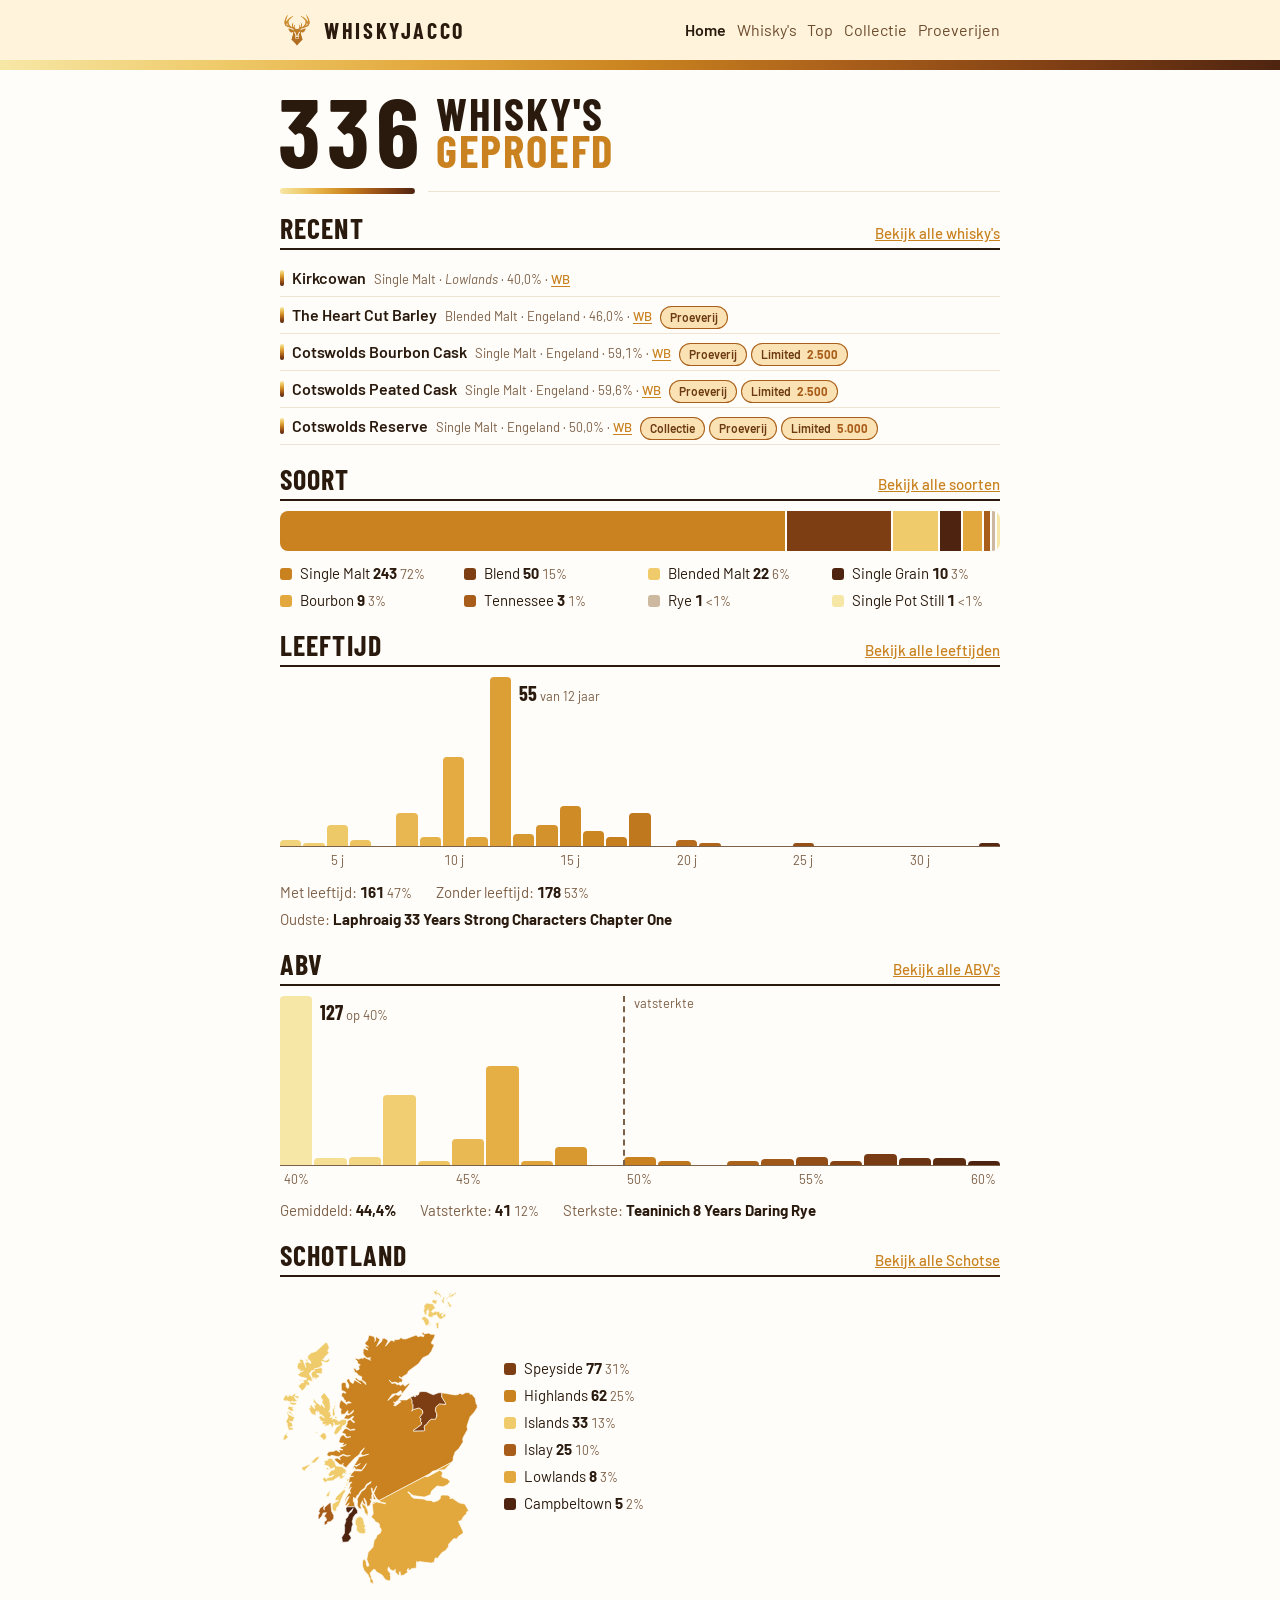
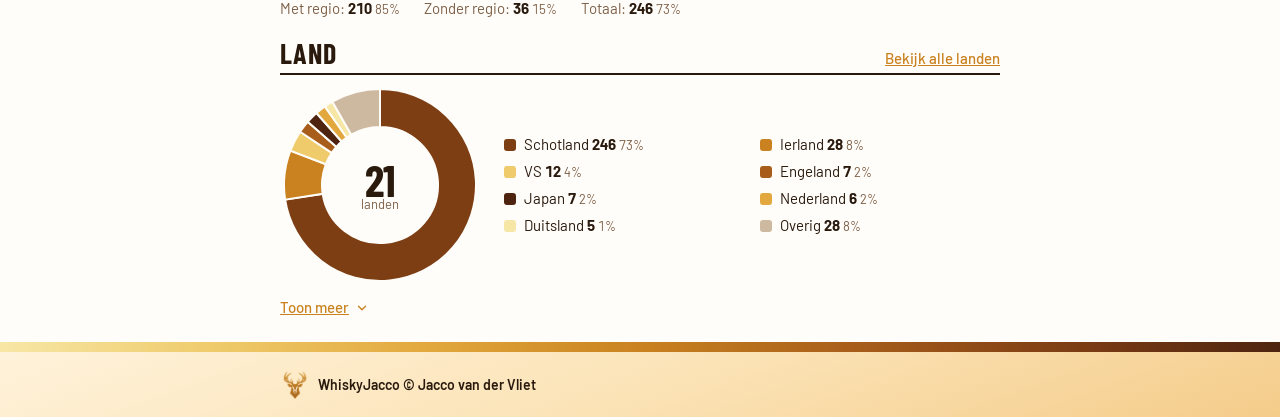
==== index.html @ b8b9dd90 "Detailpagina: sterkte-balken vanaf 40%, Zonder leeftijd in gewone letter, merk-alinea met namen als " ====
<!doctype html>
<html lang="nl">
<head>
<meta charset="utf-8">
<meta name="viewport" content="width=device-width, initial-scale=1, viewport-fit=cover">
<title>WhiskyJacco</title>
<link rel="preconnect" href="https://fonts.googleapis.com">
<link rel="preconnect" href="https://fonts.gstatic.com" crossorigin>
<link rel="stylesheet" href="https://fonts.googleapis.com/css2?family=Barlow+Condensed:wght@500;600;700&family=Barlow:ital,wght@0,400;0,500;0,600;1,400&display=swap">
<link rel="stylesheet" href="assets/style.css?v=2026-10-24-2050">
<link rel="icon" type="image/png" href="assets/hert-goud-2048-vierkant.png">
<link rel="apple-touch-icon" href="assets/hert-goud-2048-vierkant.png">
<style>
/* Groot getal, met daaronder een korte kleurschaal als scheiding naar Nieuw.
   Sinds 12 oktober 2026 bepaalt de tekst de grootte van het getal: WHISKY'S en GEPROEFD staan onder elkaar zonder
   extra ruimte (regelhoogte .9), en het getal is precies zo hoog als die twee regels: bovenkant WHISKY'S = bovenkant
   getal, onderkant GEPROEFD = onderkant getal. Gemeten aan de letters (Barlow Condensed): hoofdletters 0,708 em,
   cijfers 0,700 em hoog.
   Sinds 12 oktober 2026, 21:20: getal 98 px; WHISKY'S/GEPROEFD 20 px na de laatste cijfer en zo groot dat het
   breedste woord precies tot de rechterkant van de inhoud loopt (20 px van de schermrand, net als links). Het script
   rekent die grootte uit (--T-js). Smaller getal = grotere tekst; de ruimte tussen de twee regels wordt dan kleiner,
   maar blijft minstens 5 px tussen de letters (dan is de tekst 44,9 px; 21:20–21:25 was dat 4 px; groter wordt hij niet, ook niet op een breed
   scherm). Op 360 px: bij 444 tekst 40 px, bij 331 en 332 de grootste maat. Bovenkant WHISKY'S = bovenkant getal,
   onderkant GEPROEFD = onderkant getal. Gewone (niet even brede) cijfers; vier cijfers passen op 360 px niet.
   Cijfers met .06em letterafstand (sinds 22:40): tussen de oude site (even brede cijfers, veel ruimte rond de 1)
   en 21:25–22:40 (geen extra ruimte) in.
   Tussendoor (21:10–21:20): vak van vaste breedte, tekst 40 px op een vaste plek, 16 px tussenruimte.
   Even geprobeerd: 100 px met 33, 35, 40 px; 110 px met 45 px.
   Daarvoor (16:40–17:25) bepaalde de tekst de grootte (telefoon: hele breedte, 94 px op 360 px; breed scherm tot
   106 px). Ook geprobeerd: getal 102 px met de tekst over de hele hoogte verdeeld, en getal 139 px; beide met te
   veel ruimte tussen WHISKY'S en GEPROEFD. */
.hero { display: flex; align-items: stretch; gap: 20px; padding-block: 16px 0; }
.hero > * { --F: 98px; --T: var(--T-js, 40px); }
.scheiding { display: flex; align-items: center; gap: 12px; margin-top: 20px; }
/* Kleurlijntje precies zo breed als de inkt van het getal, op elk scherm (sinds 12 oktober 2026; daarvoor 120 px).
   De breedte (--getal-b) zet het script hieronder. */
.scheiding::before { content: ""; flex: none; width: var(--getal-b, 120px); height: 6px; border-radius: 3px; background: var(--schaal); }
/* Bij binnenkomst telt het getal op van 0 tot het totaal en groeit het kleurlijntje mee (sinds 14 oktober 2026,
   variant C uit WJ testvoorbeeld). Niet bij "minder beweging": dan staat alles meteen goed. */
.scheiding::before { transform-origin: left; transform: scaleX(var(--lijn, 1)); }
.hero .big.telt-nog { visibility: hidden; }
.scheiding::after { content: ""; flex: 1; height: 1px; background: var(--line); }
.hero .big { font-family: var(--display); font-weight: 700; font-size: var(--F); line-height: .8; flex: none; letter-spacing: .06em; }
/* Tekst naast het getal: twee regels in hoofdletters, "geproefd" in amber, verdeeld over de hoogte van het getal.
   Het getal (regelhoogte .8) heeft de bovenkant van de cijfers 0,1 em onder de bovenkant van zijn vak en de onderkant
   precies onderaan. Een tekstregel (.9) heeft de bovenkant van de letters 0,142 em onder de bovenkant en de onderkant
   0,05 em boven de onderkant: daarom de ruimte boven en de negatieve ruimte onder. */
.hero p { margin: 0 0 calc(-.05 * var(--T)); padding: calc(.1 * var(--F) - .142 * var(--T)) 0 0; min-width: 0; display: grid; font-family: var(--display); font-weight: 700; font-size: var(--T); line-height: .9; text-transform: uppercase; letter-spacing: .04em; }
/* Beide regels in hetzelfde rastervak: WHISKY'S bovenaan, GEPROEFD onderaan. Zo mogen de regelvakken elkaar overlappen
   als de tekst groot is (de letters zelf houden minstens 5 px tussenruimte). */
.hero p span { grid-area: 1 / 1; align-self: start; }
.hero p span:last-child { color: var(--amber); align-self: end; }


section.blok { padding-top: 20px; }
main.wrap { padding-bottom: 14.5px; }   /* 29 px zichtbaar van de onderkant van "Toon alle … landen" tot de voet (sinds 22 oktober 2026; was 27 px onder de legenda) */
/* Kopje Recent (sinds 22 oktober 2026; was Nieuw, dat woord is nu een groep op Collectie): zelfde stijl als Soort, ABV en Leeftijd (hoofdletters, vet, streep eronder) */
.blok h2 { margin: 0 0 10px; padding-bottom: 4px; border-bottom: 2px solid var(--ink); display: flex; justify-content: space-between; align-items: baseline; gap: 4px 12px; flex-wrap: wrap; }
.blok h2 .k { font-family: var(--display); font-size: 28px; font-weight: 700; line-height: 1.05; letter-spacing: .04em; text-transform: uppercase; }
.blok > .grafiekblok:first-child { padding-top: 0; }
.blok h2 a { font-size: 15px; font-weight: 500; color: var(--amber); }


/* Grafieken: Soort, Leeftijd, ABV en Land, live berekend */

.grafiekblok { padding-top: 20px; }
.grafiekblok h3 { margin: 0; display: flex; align-items: baseline; justify-content: space-between; gap: 4px 12px; flex-wrap: wrap; border-bottom: 2px solid var(--ink); padding-bottom: 4px; }
.grafiekblok h3 .l { font-family: var(--display); font-size: 28px; font-weight: 700; line-height: 1.05; text-transform: uppercase; letter-spacing: .04em; }
.grafiekblok h3 a { font-size: 15px; font-weight: 500; color: var(--amber); }
.grafiekblok h3 { margin-bottom: 10px; }

.stapel { display: flex; height: 40px; border-radius: 8px; overflow: hidden; gap: 2px; }
.stapel a { min-width: 3px; display: block; transition: filter .15s; }
/* Bij aanwijzen: 10% lichter, zonder randje, net als de kolommen bij Leeftijd en ABV, de ring bij Land en de blokjes
   in de legenda (sinds 11 oktober 2026, 18:40; daarvoor 12% lichter met een donker randje) */
.stapel a:hover, .stapel a:focus-visible { filter: brightness(1.1); }
.legenda { list-style: none; margin: 12px 0 0; padding: 0; display: grid; grid-template-columns: repeat(auto-fill, minmax(150px, 1fr)); gap: 6px 16px; font-size: 15px; }
.legenda li { display: flex; align-items: center; gap: 8px; min-width: 0; }
/* Kleur in de legenda: vierkantje van 12 px (sinds 10 oktober 2026 weer; tussendoor een balkje van 6 × 12 px) */
.legenda i { width: 12px; height: 12px; border-radius: 3px; flex: none; }
.legenda b { font-variant-numeric: tabular-nums; }
/* Het vierkantje in de legenda is een link naar Whisky's, net als het bijbehorende stuk in de balk of ring (sinds 11 oktober 2026).
   Alleen het vierkantje; de naam blijft gewone tekst. Het aantikgebied is groter dan het vierkantje (8 px rondom),
   zonder dat de legenda verschuift. */
.legenda a { display: block; padding: 8px; margin: -8px; border-radius: 6px; flex: none; }
.legenda a i { display: block; }
.legenda a i { transition: filter .15s; }
.legenda a:hover i, .legenda a:focus-visible i { filter: brightness(1.1); }
.legenda .pct { color: var(--muted); font-size: 13px; font-variant-numeric: tabular-nums; }
/* Op een telefoon 8 px tussen de twee kolommen van de legenda (Soort en Land), net als bij de cijfers */
@media (max-width: 480px) { .legenda { column-gap: 8px; } }

/* Land: ring met het aantal landen in het midden, legenda ernaast in twee kolommen (4 rijen van 2) */
.ring-rij { display: grid; grid-template-columns: 200px minmax(0, 1fr); gap: 24px; align-items: center; }
.ring-rij svg { width: 200px; height: 200px; display: block; }
.ring-rij .legenda { margin: 0; grid-template-columns: repeat(2, minmax(0, 1fr)); }
@media (max-width: 480px) { .ring-rij { grid-template-columns: minmax(0, 1fr); justify-items: center; } .ring-rij .legenda { width: 100%; grid-template-columns: repeat(2, minmax(0, 1fr)); } }
.ring path { stroke: var(--bg); stroke-width: 2; transition: filter .15s; }
/* Uitgeklapt (alle landen): dunnere rand tussen de stukken, anders vallen landen met 1 whisky weg */
.ring.dun path { stroke-width: 1; }
/* Knop "Toon alle 21 landen" / "Toon minder" onder de legenda bij Land (sinds 22 oktober 2026): zoals de links
   "Bekijk alle …" (amber, 15 px, 500, onderstreept, donkerbruin bij aanwijzen), met een pijltje dat omdraait.
   40 px hoog om aan te tikken; margin-top 2,5 px zodat de zichtbare ruimte tot de legenda gelijk is aan die tussen
   de as en de cijfers bij ABV en Leeftijd (22,7 px op 360 px). */
.klap { margin-top: 2.5px; padding: 0; min-height: 40px; border: 0; background: none; color: var(--amber); font-size: 15px; font-weight: 500; cursor: pointer; display: inline-flex; align-items: center; gap: 6px; }
/* Bij aanwijzen en aanklikken blijft de knop amber, net als de links "Bekijk alle …" (sinds 23 oktober 2026, 09:45; daarvoor donkerbruin bij aanwijzen) */
.klap:hover, .klap:active, .klap:focus { color: var(--amber); }
.klap span { text-decoration: underline; }   /* alleen de tekst, niet het pijltje */
.klap[hidden] { display: none; }
.klap svg { width: 14px; height: 14px; stroke: currentColor; fill: none; stroke-width: 2.4; stroke-linecap: round; stroke-linejoin: round; transition: transform .2s; }
.klap[aria-expanded="true"] svg { transform: rotate(180deg); }
/* Bij aanwijzen: 10% lichter, zonder randje */
.ring a:hover path, .ring a:focus-visible path { filter: brightness(1.1); }
.ring .midden-groot { font-family: var(--display); font-weight: 700; font-size: 44px; fill: var(--ink); }
.ring .midden-klein { font-family: var(--body); font-weight: 400; font-size: 13px; fill: var(--muted); }
/* Soort: alle soorten in de balk en de legenda (geen Overig). Legenda in 4 kolommen (2 rijen van 4),
   op een telefoon in 2 kolommen (4 rijen van 2). */
.legenda-soort { grid-template-columns: repeat(4, minmax(0, 1fr)); }
@media (max-width: 480px) { .legenda-soort { grid-template-columns: repeat(2, minmax(0, 1fr)); } }

.grafiek { position: relative; min-width: 0; }
.kolommen { display: flex; align-items: flex-end; gap: 2px; height: 170px; border-bottom: 1px solid var(--muted); }
.kolommen .k { flex: 1 1 0; min-width: 0; height: 100%; display: flex; align-items: flex-end; }
.kolommen .k span { display: block; width: 100%; border-radius: 4px 4px 0 0; transition: filter .15s; }
.kolommen a.k:hover span, .kolommen a.k:focus-visible span { filter: brightness(1.1); }
.as { display: flex; gap: 2px; margin-top: 4px; font-size: 13px; color: var(--muted); font-variant-numeric: tabular-nums; }
.as span { flex: 1 1 0; min-width: 0; text-align: center; white-space: nowrap; overflow: visible; }
.notitie { position: absolute; top: 4px; font-size: 13px; line-height: 1.2; color: var(--muted); pointer-events: none; white-space: nowrap; }
.notitie b { font-family: var(--display); font-size: 20px; color: var(--ink); }
/* Vatsterkte: streepjeslijn en bijschrift in dezelfde kleur (grijsbruin); bijschrift als de andere: 13 px normaal */
.zone { position: absolute; top: 0; height: 170px; border-left: 2px dashed var(--muted); pointer-events: none; }
.zone em { position: absolute; top: -2px; left: 6px; font-style: normal; font-size: 13px; font-weight: 400; color: var(--muted); white-space: nowrap; background: var(--bg); padding: 0 3px; }
.cijfers { display: flex; flex-wrap: wrap; gap: 6px 24px; margin-top: 12px; font-size: 15px; color: var(--muted); }
.cijfers b { color: var(--ink); font-variant-numeric: tabular-nums; }
/* Percentage achter een aantal, zoals in de legenda bij Soort ("236 71%"): 13 px grijsbruin */
.cijfers .pct { font-size: 13px; font-variant-numeric: tabular-nums; }
/* ABV en Leeftijd op een telefoon: twee gelijke kolommen. Eerste cijfer links, tweede vanaf het midden, derde eronder */
@media (max-width: 480px) {
  #abv-cijfers, #leeftijd-cijfers { display: grid; grid-template-columns: minmax(0, 1fr) minmax(0, 1fr); column-gap: 8px; }
  #abv-cijfers > span:nth-child(3), #leeftijd-cijfers > span:nth-child(3) { grid-column: 1 / -1; }
}


/* Schotland (blok met de regio's, boven Land; kop "Schotland" en link "Bekijk alle Schotse" sinds 22 oktober 2026, 23:25; eerst "Regio" onder Land) (sinds 22 oktober 2026, testvoorbeeld pagina Regio, kleuren variant A): kaart van Schotland met het aantal Schotse
   whisky's per regio, uit de kolom Regio van de sheet. Kaart: Natural Earth, vereenvoudigd, zonder Shetland (dan wordt de rest
   groter). Speyside = Moray, Campbeltown = Kintyre, Islay = het eiland, Islands = de andere eilanden (Arran, Mull, Jura, Skye,
   Hebriden, Orkney); de rest van het vasteland gedeeld door de lijn Greenock–Dundee in Highlands (boven) en Lowlands (onder).
   Kleur op plek, zoals Land, maar plek 5 en 6 omgewisseld: Speyside donkerbruin, Highlands amber, Islands lichtamber, Islay
   koperbruin, Lowlands geel-amber, Campbeltown zwartbruin. Legenda rechts zoals bij Land (aantal en percentage van alle Schotse whisky's); cijfers eronder zoals bij Leeftijd. */
/* Kaart links, legenda rechts (regio's met kleur, aantal en percentage van Schotland), sinds 22 oktober 2026, 23:10.
   Sinds 23 oktober 2026, 09:15 op dezelfde plek als bij Land: breed scherm kaart 200 px breed (zo breed als de ring) en
   24 px ertussen, zodat de legenda op dezelfde plek begint als die van Land; op een telefoon twee gelijke kolommen met
   8 px ertussen, zodat de legenda begint waar de tweede kolom van de legenda's van Soort en Land begint (184 px op 360). */
.regio-rij { display: grid; grid-template-columns: 200px minmax(0, 1fr); gap: 16px 24px; align-items: center; }
@media (max-width: 480px) { .regio-rij { grid-template-columns: minmax(0, 1fr) minmax(0, 1fr); column-gap: 8px; } }
.kaartvak { position: relative; width: 100%; aspect-ratio: 321.2 / 480.8; }
.kaartvak svg { position: absolute; inset: 0; width: 100%; height: 100%; display: block; }
.kaartvak .r { stroke: var(--bg); stroke-width: 1; stroke-linejoin: round; transition: filter .15s; }
.kaartvak .r:hover, .kaartvak a:focus-visible .r { filter: brightness(1.1); }
.regio-rij .legenda { margin: 0; grid-template-columns: minmax(0, 1fr); }
.regio-rij .legenda li { white-space: nowrap; }
/* Op een telefoon twee gelijke kolommen, zoals Leeftijd en ABV: Met regio | Zonder regio, Totaal eronder */
@media (max-width: 480px) {
  #regio-cijfers { display: grid; grid-template-columns: minmax(0, 1fr) minmax(0, 1fr); column-gap: 8px; }
  #regio-cijfers > span:nth-child(3) { grid-column: 1 / -1; }
}


#tip { position: fixed; z-index: 40; pointer-events: none; background: var(--ink); color: var(--on-fg); font-size: 14px; padding: 6px 10px; border-radius: 10px; opacity: 0; transition: opacity .1s; white-space: nowrap; }
#tip.toon { opacity: 1; }

/* Nieuw: compacte lijst, één regel per whisky: kleurstreepje, naam, dan soort · land · ABV en eventuele labels
   (geen #nummer meer sinds 12 oktober 2026; de naam begint op 16 px, net als op Whisky's).
   Ook op een telefoon alles op één regel: naam, soort · land · ABV · WB en de labels. Past het niet, dan schuif je de
   regel opzij (geen … meer); een zachte vervaging aan de rand laat zien dat er meer staat. Het streepje blijft staan. */
.nieuw { list-style: none; margin: 0; padding: 0; }
/* De ruimte boven en onder zit in de naam zelf (niet in de regel), zodat je overal tussen de twee lijntjes kunt schuiven */
.nieuw li { display: grid; grid-template-columns: minmax(0, 1fr); align-items: baseline; padding: 0 0 0 12px; border-bottom: 1px solid var(--line); position: relative; }
/* Streepje: de kleurschaal staand, boven licht en onder donker, net als op Whisky's (11 oktober 2026) */
.nieuw li::before { content: ""; position: absolute; left: 0; top: 10px; bottom: 10px; width: 4px; border-radius: 2px; background: var(--schaal-v); }
.nieuw .nm {
  font-size: 16px; font-weight: 600; white-space: nowrap; min-width: 0; padding-block: 8px; line-height: 1.25;
  overflow-x: auto; overflow-y: hidden; scrollbar-width: none; overscroll-behavior-x: contain; -webkit-overflow-scrolling: touch;
  --l: 0px; --r: 0px;
  -webkit-mask-image: linear-gradient(to right, transparent 0, #000 var(--l), #000 calc(100% - var(--r)), transparent 100%);
          mask-image: linear-gradient(to right, transparent 0, #000 var(--l), #000 calc(100% - var(--r)), transparent 100%);
}
.nieuw .nm::-webkit-scrollbar { display: none; }
.nieuw .nm.meer-r { --r: 28px; }   /* er staat nog tekst rechts */
.nieuw .nm.meer-l { --l: 20px; }   /* er staat tekst links (al geschoven) */
.nieuw .nm small { font-weight: 400; font-size: 13px; color: var(--muted); margin-left: 8px; font-variant-numeric: tabular-nums; }
.nieuw .nm small span + span::before { content: " · "; }
.nieuw .nm small .stip { font-style: normal; font-weight: 400; color: var(--muted); }
.nieuw .nm small .wb { color: var(--amber); font-weight: 500; text-decoration: none; }
.nieuw .nm small .wb span { text-decoration: underline; text-underline-offset: 2px; }
.nieuw .nm small .wb:hover { color: var(--ink); }
.nieuw .nm .tag + .tag { margin-left: 4px; }
/* Labels zoals op Whisky's (12 px, 3 px boven en onder, 10 px opzij), alleen achter de gegevens op dezelfde regel */
.nieuw .nm .tag { display: inline-block; margin: -4px 0 -4px 8px; vertical-align: middle; line-height: 1.4; }   /* 22,8 px hoog, net als op Whisky's; de regel blijft 20 px */
</style>
</head>
<body>
<div class="topnav" id="topnav">
  <div class="wrap">
    <div class="topbar">
      <a class="brand" href="index.html">WHISKYJACCO</a>
      <nav class="mainnav" aria-label="Hoofdmenu">
        <a href="index.html" aria-current="page" data-t="Home">Home</a>
        <a href="whiskys.html" data-t="Whisky's">Whisky's</a>
        <a href="top.html" data-t="Top">Top</a>
        <a href="collectie.html" data-t="Collectie">Collectie</a>
        <a href="proeverijen.html" data-t="Proeverijen">Proeverijen</a>
      </nav>
    </div>
  </div>
</div>
<!-- Geen zichtbare titel en ondertitel meer (sinds 12 oktober 2026): alleen voor schermlezers -->
<h1 class="sr">WhiskyJacco</h1>
<p class="sr" id="sub">Today's rain is tomorrow's whisky</p>
<main class="wrap">
  <section class="hero" aria-label="Totaal">
    <span class="big" id="totaal"></span>
    <p id="totaal-tekst"></p>
  </section>

  <div class="scheiding" aria-hidden="true"></div>

  <section class="blok">
    <h2><span class="k">Recent</span><a href="whiskys.html#geproefd">Bekijk alle whisky's</a></h2>
    <ul class="nieuw" id="laatst"></ul>
  </section>

  <section class="blok" aria-label="Statistieken">

    <div class="grafiekblok">
      <h3><span class="l">Soort</span><a href="whiskys.html#soort">Bekijk alle soorten</a></h3>
      <div class="stapel" id="stapel" role="img" aria-label="Verdeling per soort"></div>
      <ul class="legenda legenda-soort" id="legenda"></ul>
    </div>

    <div class="grafiekblok">
      <h3><span class="l">Leeftijd</span><a href="whiskys.html#leeftijd-af">Bekijk alle leeftijden</a></h3>
      <div class="grafiek" id="leeftijd"></div>
      <div class="cijfers" id="leeftijd-cijfers"></div>
    </div>

    <div class="grafiekblok">
      <h3><span class="l">ABV</span><a href="whiskys.html#abv-af">Bekijk alle ABV's</a></h3>
      <div class="grafiek" id="abv"></div>
      <div class="cijfers" id="abv-cijfers"></div>
    </div>

    <div class="grafiekblok" id="regio-blok" hidden>
      <h3><span class="l">Schotland</span><a href="whiskys.html#land-schotland">Bekijk alle Schotse</a></h3>
      <div class="regio-rij">
        <div class="kaartvak" id="regio-kaart"></div>
        <ul class="legenda" id="regio-legenda"></ul>
      </div>
      <div class="cijfers" id="regio-cijfers"></div>
    </div>

    <div class="grafiekblok">
      <h3><span class="l">Land</span><a href="whiskys.html#land">Bekijk alle landen</a></h3>
      <div class="ring-rij">
        <svg class="ring" id="ring" viewBox="0 0 200 200" role="img" aria-label="Verdeling per land"></svg>
        <ul class="legenda" id="ring-legenda"></ul>
      </div>
      <button type="button" class="klap" id="land-klap" aria-expanded="false" aria-controls="ring-legenda" hidden><span></span><svg viewBox="0 0 24 24" aria-hidden="true"><path d="M6 9l6 6 6-6"/></svg></button>
    </div>
  </section>
</main>
<div id="tip" role="tooltip"></div>

<footer class="site-foot"><div class="wrap"><span class="voet-merk">WhiskyJacco © Jacco van der Vliet</span></div></footer>
<script src="assets/data.js?v=2026-10-24-2300"></script>
<script src="assets/bron.js?v=2026-10-24-2300"></script>
<script src="assets/wj.js?v=2026-10-24-2300"></script>
<script>
wjKlaar.then(function (WJ) {
  const { whiskys, esc, slug, abvText, LABEL_VAN_TAG } = WJ;
  const $ = id => document.getElementById(id);

  // Totaal
  $("totaal").textContent = whiskys.length;
  $("totaal-tekst").innerHTML = `<span>${whiskys.length === 1 ? "whisky" : "whisky's"}</span><span>geproefd</span>`;

  // Getal en kleurlijntje even breed: de inkt van het getal meten (zonder de witruimte rond de cijfers), het getal
  // daarmee precies tegen de linkerkant zetten en het lijntje even breed maken (gemeten in een canvas, zelfde letter).
  const meet = document.createElement("canvas").getContext("2d");
  let telt = false;   // tijdens het optellen niet opnieuw meten (de maten horen bij het eindgetal)
  function getalMaat() {
    const el = $("totaal"), t = el.textContent, cs = getComputedStyle(el);
    if (!t || telt) return;
    meet.font = `${cs.fontWeight} ${cs.fontSize} ${cs.fontFamily}`;
    const m = meet.measureText(t);
    // letterafstand tussen de cijfers zelf optellen (de browser zet die ook achter de laatste cijfer)
    const lsG = parseFloat(cs.letterSpacing) || 0;
    // actualBoundingBoxLeft is negatief als de inkt rechts van het beginpunt begint: zoveel schuift het getal naar links
    el.style.marginLeft = m.actualBoundingBoxLeft.toFixed(2) + "px";
    // en de witruimte rechts van de laatste cijfer weg, zodat de tekst precies 20 px na de cijfers begint
    el.style.marginRight = (m.actualBoundingBoxRight - m.width - lsG).toFixed(2) + "px";
    const inkt = m.actualBoundingBoxLeft + m.actualBoundingBoxRight + (t.length - 1) * lsG;
    document.querySelector(".scheiding").style.setProperty("--getal-b", inkt.toFixed(2) + "px");
    // Tekst zo groot dat het breedste woord tot de rechterkant loopt, maar met minstens 5 px tussen de twee regels
    // (hoofdletters 0,708 em, cijfers 0,700 em hoog)
    const hero = el.parentElement, p = $("totaal-tekst"), ps = getComputedStyle(p), F = parseFloat(cs.fontSize);
    meet.font = `${ps.fontWeight} 100px ${ps.fontFamily}`;
    // letterafstand .04em = 4 px bij 100 px; browsers zonder letterSpacing in canvas (Safari) tellen we zelf op
    const ls = "letterSpacing" in meet;
    if (ls) meet.letterSpacing = "4px";
    const breedst = Math.max(...[...p.children].map(s => { const w = s.textContent.toUpperCase();
      return meet.measureText(w).actualBoundingBoxRight + (ls ? 0 : 4 * (w.length - 1)); })) / 100;
    if (ls) meet.letterSpacing = "0px";
    const ruimte = hero.clientWidth - inkt - parseFloat(getComputedStyle(hero).columnGap) - 1;   // 1 px voor de witruimte links van W/G
    const T = Math.min(ruimte / breedst, (.7 * F - 5) / (2 * .708));
    hero.style.setProperty("--T-js", T.toFixed(2) + "px");
  }
  getalMaat();
  if (document.fonts) document.fonts.ready.then(getalMaat);
  // Opnieuw meten zodra het getal van grootte verandert (ander scherm, draaien, een schuifbalk die verschijnt)
  if (window.ResizeObserver) new ResizeObserver(getalMaat).observe($("totaal").parentElement);
  else window.addEventListener("resize", getalMaat);

  // Optellen bij binnenkomst: het getal telt in 1,5 s op van 0 tot het totaal (snel begin, rustig eind) en het
  // kleurlijntje eronder groeit mee. Het getal krijgt tijdens het tellen de breedte van het eindgetal, zodat
  // WHISKY'S/GEPROEFD niet verschuift. Wacht op het lettertype, zodat de maten kloppen.
  if (!matchMedia("(prefers-reduced-motion: reduce)").matches) {
    const el = $("totaal"), sch = document.querySelector(".scheiding"), doel = whiskys.length;
    el.classList.add("telt-nog"); sch.style.setProperty("--lijn", 0);
    (document.fonts ? document.fonts.ready : Promise.resolve()).then(() => setTimeout(() => requestAnimationFrame(() => {
      telt = true;
      el.style.width = el.getBoundingClientRect().width + "px";
      el.textContent = "0"; el.classList.remove("telt-nog");
      const t0 = performance.now(), duur = 1500;
      const stap = t => {
        const x = Math.min(1, (t - t0) / duur), e = 1 - Math.pow(1 - x, 3);
        el.textContent = Math.round(doel * e); sch.style.setProperty("--lijn", e.toFixed(3));
        if (x < 1) requestAnimationFrame(stap);
        else { el.textContent = doel; el.style.width = ""; telt = false; getalMaat(); }
      };
      requestAnimationFrame(stap);
    }), 120));
  }

  // Recent: de vijf hoogste nummers (de laatst geproefde whisky's)
  $("laatst").innerHTML = [...whiskys].sort((a, b) => b.nr - a.nr).slice(0, 5).map(w => `<li>
      <span class="nm"><a class="naam" href="whisky.html#${w.nr}">${esc(w.toon)}</a><small><span>${esc(w.soort)}</span>${WJ.plekHtml(w)}<span>${esc(abvText(w.abv))}</span>${w.wb ? `<i class="stip" aria-hidden="true"> · </i><a class="wb" href="${w.wb}" target="_blank" rel="noopener" aria-label="Bekijk ${esc(w.naam)} op Whiskybase"><span>WB</span></a>` : ""}</small>${w.tags.map(t => WJ.tagHtml(w, t)).join("")}</span>
    </li>`).join("");

  // Schuifbare regels bij Nieuw: vervaging aan de kant waar nog tekst staat
  const namen = [...document.querySelectorAll("#laatst .nm")];
  const randen = el => {
    el.classList.toggle("meer-l", el.scrollLeft > 2);
    el.classList.toggle("meer-r", el.scrollLeft + el.clientWidth < el.scrollWidth - 2);
  };
  namen.forEach(el => { randen(el); el.addEventListener("scroll", () => randen(el), { passive: true }); });
  window.addEventListener("resize", () => namen.forEach(randen));
  if (document.fonts && document.fonts.ready) document.fonts.ready.then(() => namen.forEach(randen));

  // ---------- Statistieken (alles live berekend uit de gegevens) ----------
  const N = whiskys.length;
  const wk = n => n + (n === 1 ? " whisky" : " whisky's");
  const pct = n => (n > 0 && n / N < .005 ? "<1" : Math.round(n / N * 100)) + "%";   // 1 van 331 → "<1%" in plaats van "0%"
  const getal = v => (Math.round(v * 10) / 10).toLocaleString("nl-NL"); // 43 → "43", 44.2 → "44,2"

  // Kleurschaal van de site, als kleur op een plek tussen 0 en 1
  const SCHAAL = ["#F7E7A6", "#EFCB6B", "#E2A83D", "#C9821F", "#A85E1A", "#7E3E14", "#4E2410"];
  function kleurOp(t) {
    t = Math.max(0, Math.min(1, t)) * (SCHAAL.length - 1);
    const i = Math.min(Math.floor(t), SCHAAL.length - 2), f = t - i;
    const a = SCHAAL[i].match(/\w\w/g).map(h => parseInt(h, 16)), b = SCHAAL[i + 1].match(/\w\w/g).map(h => parseInt(h, 16));
    return "rgb(" + a.map((v, k) => Math.round(v + (b[k] - v) * f)).join(",") + ")";
  }

  // Tooltip bij aanwijzen
  const tip = $("tip");
  document.addEventListener("pointermove", e => {
    const el = e.target.closest && e.target.closest("[data-tip]");
    if (!el || e.pointerType === "touch") { tip.classList.remove("toon"); return; }
    tip.textContent = el.dataset.tip;
    tip.classList.add("toon");
    const w = tip.offsetWidth;
    tip.style.left = Math.min(window.innerWidth - w - 8, Math.max(8, e.clientX - w / 2)) + "px";
    tip.style.top = (e.clientY - 42) + "px";
  });

  // Land: ring met de 7 grootste landen en Overig (samen 8, net als het aantal soorten), het aantal landen in het midden.
  // Bij een gelijk aantal beslist het alfabet. De kleur hangt aan de POSITIE (sinds 19 oktober 2026): het grootste land is altijd
  // donkerbruin, het tweede altijd amber, enzovoort (dezelfde kleuren als voorheen, toen Schotland, Ierland, VS, Japan,
  // Nederland, Duitsland en India op deze plekken stonden). Overig is altijd beige-grijs.
  const TOP_LANDEN = 7;
  const KLEUR_RANG_LAND = ["#7E3E14", "#C9821F", "#EFCB6B", "#A85E1A", "#4E2410", "#E2A83D", "#F7E7A6"];
  const perLand = new Map();
  whiskys.forEach(w => { const l = w.land || "Onbekend"; perLand.set(l, (perLand.get(l) || 0) + 1); });
  const landLijst = [...perLand].sort((a, b) => b[1] - a[1] || a[0].localeCompare(b[0], "nl"));
  // Uitklappen (sinds 22 oktober 2026, variant B uit WJ testvoorbeeld, pagina Land): onder de legenda de knop
  // "Toon alle 21 landen". Open: ring en legenda tonen elk land apart, zonder Overig. Geen nieuwe kleuren: plek 1–7 houden
  // hun kleur, plek 8–14 en 15–21 krijgen dezelfde 7 kleuren opnieuw in dezelfde volgorde (India = kleur van Schotland …);
  // twee buren hebben nooit dezelfde kleur. Het beige-grijs blijft alleen voor Overig. Dicht: zoals hiervoor (7 + Overig).
  // Open ringstukken hebben een dunne rand (1 px, .ring.dun), anders vallen landen met 1 whisky weg.
  const tekenLand = open => {
    const grootLanden = open ? landLijst : landLijst.slice(0, TOP_LANDEN), kleinLanden = open ? [] : landLijst.slice(TOP_LANDEN);
    const ringDelen = grootLanden.map(([naam, n], pos) => ({ naam, n, kleur: KLEUR_RANG_LAND[pos % KLEUR_RANG_LAND.length], href: "whiskys.html#land-" + slug(naam) }));
    if (kleinLanden.length) ringDelen.push({
      naam: "Overig", n: kleinLanden.reduce((t, [, n]) => t + n, 0), kleur: "#CDB9A0", href: "whiskys.html#land",
      detail: kleinLanden.map(([l, n]) => `${l} ${n}`).join(" · ")
    });
    const pt = (r, a) => [100 + r * Math.sin(a), 100 - r * Math.cos(a)]; // hoek 0 = boven, met de klok mee
    const R = 96, RI = 58, som = ringDelen.reduce((t, d) => t + d.n, 0);
    let hoek = 0;
    const stukken = ringDelen.map(d => {
      let a0 = hoek, a1 = hoek + d.n / som * Math.PI * 2; hoek = a1; d.a0 = a0; d.a1 = a1;
      if (a1 - a0 >= Math.PI * 2 - 1e-6) a1 = a0 + Math.PI * 2 - 1e-4; // één land: bijna-volle ring
      const g = a1 - a0 > Math.PI ? 1 : 0;
      const [x0, y0] = pt(R, a0), [x1, y1] = pt(R, a1), [x2, y2] = pt(RI, a1), [x3, y3] = pt(RI, a0);
      const tip = `${d.naam}: ${wk(d.n)}${d.detail ? " (" + d.detail + ")" : ""}`;
      return `<a href="${d.href}" data-tip="${esc(tip)}" aria-label="${esc(tip)}"><path d="M${x0} ${y0} A${R} ${R} 0 ${g} 1 ${x1} ${y1} L${x2} ${y2} A${RI} ${RI} 0 ${g} 0 ${x3} ${y3} Z" fill="${d.kleur}"/></a>`;
    }).join("");
    $("ring").classList.toggle("dun", open);
    $("ring").innerHTML = stukken +
      `<text class="midden-groot" x="100" y="94" text-anchor="middle" dominant-baseline="central">${landLijst.length}</text>` +
      `<text class="midden-klein" x="100" y="124" text-anchor="middle">${landLijst.length === 1 ? "land" : "landen"}</text>`;
    // Het aangewezen stuk achteraan in de svg zetten (= bovenop), zodat het donkere randje helemaal zichtbaar is
    $("ring").querySelectorAll("a").forEach(a => a.addEventListener("pointerenter", () => {
      const tekst = $("ring").querySelector("text"); if (a.nextElementSibling !== tekst) $("ring").insertBefore(a, tekst);
    }));
    // Geen notitie "14 landen in Overig" meer boven de ring (weg sinds 22 oktober 2026: de knop "Toon alle … landen" laat ze
    // zien, en zo staat de ring open en dicht op dezelfde plek, direct onder de kopstreep zoals bij de andere blokken).
    // In de legenda een korte naam waar de volledige niet past op een telefoon (360 px); in de ring en bij aanwijzen de volledige naam
    const KORT_LAND = WJ.KORT_LAND;   // zelfde korte namen als in de gegevensregels (wj.js)
    $("ring-legenda").innerHTML = ringDelen.map(d =>
      `<li${d.detail ? ` data-tip="${esc(d.detail)}"` : KORT_LAND[d.naam] ? ` title="${esc(d.naam)}"` : ""}><a href="${d.href}" aria-label="Bekijk ${esc(d.naam)} op Whisky's"><i style="background:${d.kleur}"></i></a><span>${esc(KORT_LAND[d.naam] || d.naam)} <b>${d.n}</b> <span class="pct">${pct(d.n)}</span></span></li>`).join("");
    const knop = $("land-klap");
    knop.hidden = landLijst.length <= TOP_LANDEN;   // zijn er niet meer dan 7 landen, dan valt er niets uit te klappen
    knop.setAttribute("aria-expanded", open);
    // "Toon meer" / "Toon minder" (sinds 23 oktober 2026, 09:45; daarvoor "Toon alle 21 landen"). Het aantal landen staat al in de ring.
    knop.querySelector("span").textContent = open ? "Toon minder" : "Toon meer";
    knop.setAttribute("aria-label", open ? "Toon minder landen" : `Toon alle ${landLijst.length} landen`);
  };
  if (landLijst.length) {
    let landOpen = false;
    tekenLand(landOpen);
    $("land-klap").addEventListener("click", () => tekenLand(landOpen = !landOpen));
  }

  // Regio (sinds 22 oktober 2026): kaart van Schotland met het aantal Schotse whisky's per regio (kolom Regio in de sheet).
  // Kleur op plek, zoals Land, maar plek 5 en 6 omgewisseld (de vijfde regio geel-amber, de zesde zwartbruin; gekozen in
  // WJ testvoorbeeld, pagina Regio kleuren, variant A). Een regio zonder whisky's is lichtbeige en zonder label.
  // Staat er in de sheet een regio die niet op de kaart staat, dan telt hij mee bij "Met regio" maar niet op de kaart.
  // Het blok blijft verborgen zolang er geen enkele regio is ingevuld.
  const KAART = { W: 321.2, H: 480.8, paden: {"Speyside": "M209.4 177.5L216.4 173.9L215.3 176.0L218.3 176.0L217.2 173.3L221.3 173.9L222.9 172.2L223.6 168.8L228.1 167.8L234.8 168.1L246.0 173.2L254.7 169.8L259.9 169.8L259.8 176.7L265.3 185.4L266.0 188.8L256.0 188.0L250.7 192.4L249.5 198.3L251.8 203.7L251.0 210.3L248.6 213.4L243.6 212.4L240.0 214.4L235.0 221.2L232.3 222.5L231.6 225.3L232.7 230.1L231.6 231.2L214.7 231.6L213.5 230.6L226.6 221.2L227.5 217.8L225.6 216.4L226.2 211.5L223.9 209.6L229.4 202.0L228.7 198.0L223.3 194.4L214.2 197.0L211.4 199.6L213.2 195.5L213.4 189.3L211.8 186.9L211.9 182.4Z", "Highlands": "M149.1 346.4L153.0 344.3L155.1 345.1L148.2 348.7ZM154.9 339.4L150.9 332.0L150.9 335.0L154.1 340.9L150.2 341.3L149.4 334.3L155.4 319.4L150.2 328.8L148.6 328.1L147.9 322.7L146.5 323.3L148.3 332.1L147.3 334.7L148.0 341.1L144.6 340.4L146.8 343.9L144.5 350.7L140.7 352.7L139.9 351.6L138.3 344.2L135.5 339.1L134.6 339.8L137.9 349.0L136.5 349.6L132.9 346.5L132.4 343.2L129.1 350.8L131.3 357.0L126.1 354.8L124.1 350.4L124.7 344.2L123.9 340.4L131.1 328.2L136.5 324.9L139.8 318.5L145.4 315.0L146.5 312.3L138.7 317.2L136.3 322.6L129.8 327.2L125.4 334.3L123.5 335.0L122.3 339.2L118.7 339.1L118.2 337.3L117.6 344.5L118.9 345.3L120.6 353.1L107.3 353.1L111.3 346.6L105.9 351.4L104.7 349.6L111.3 336.3L108.4 337.7L104.1 346.4L104.5 341.9L106.5 337.8L111.0 330.4L113.4 331.5L112.0 327.0L114.6 321.3L109.4 326.1L112.4 318.5L111.9 317.1L115.5 314.1L114.5 313.0L110.2 315.1L111.2 307.3L112.8 304.8L118.0 304.1L113.1 304.1L114.2 300.8L119.3 295.1L130.9 295.4L135.8 289.3L138.7 283.6L131.3 293.9L123.2 292.8L121.7 294.2L120.0 289.7L116.8 292.5L119.1 286.3L122.9 288.1L129.1 283.6L122.0 287.1L119.8 285.6L126.0 275.5L125.0 274.0L142.4 268.5L133.5 270.5L129.3 268.4L135.7 258.3L129.6 264.0L127.7 268.8L118.7 275.8L105.8 290.4L100.6 286.3L101.7 282.9L99.3 285.8L96.0 285.1L88.0 278.2L87.7 275.9L91.7 274.6L96.8 277.4L95.4 274.0L101.1 270.0L107.2 272.0L112.8 270.6L107.8 271.2L101.6 268.6L93.7 272.6L82.8 270.4L79.4 272.3L76.1 270.6L75.4 268.2L78.4 264.6L86.7 263.7L90.0 261.6L96.1 265.4L94.3 261.6L101.3 261.6L97.2 259.6L96.2 257.2L102.5 255.6L106.5 252.8L101.9 254.7L99.8 254.1L102.4 250.7L92.4 250.7L96.1 250.1L94.6 247.9L97.2 240.4L101.4 237.4L106.6 242.2L113.9 240.4L108.2 240.9L105.1 239.1L105.4 236.5L99.4 234.2L103.5 228.1L107.3 227.2L112.0 230.1L120.5 229.5L119.5 228.0L113.0 229.5L105.4 224.3L108.4 218.5L107.4 216.8L110.9 213.4L112.8 213.0L118.1 217.8L120.2 217.1L115.0 212.3L118.4 208.2L117.0 207.6L110.9 212.3L103.2 211.7L102.8 210.3L106.8 204.7L109.0 205.9L115.1 203.0L117.5 200.7L118.0 197.9L111.7 203.8L107.6 202.7L109.4 201.2L108.7 198.4L104.0 204.1L98.5 204.6L97.6 200.7L98.3 195.9L95.8 194.8L95.0 190.7L96.4 184.2L97.2 184.2L96.8 182.2L98.8 182.0L107.6 189.0L106.9 186.9L114.5 186.0L110.4 184.0L106.5 185.6L104.6 183.5L105.4 182.2L103.6 181.8L101.0 176.7L98.6 175.8L99.4 170.5L102.5 169.3L104.8 171.0L105.8 169.1L98.7 165.7L98.3 156.8L100.2 153.3L104.4 153.2L105.8 154.1L106.5 160.9L109.4 163.1L108.4 160.9L110.6 161.6L110.5 157.0L106.9 150.6L109.1 147.2L112.4 148.6L112.1 151.3L115.9 154.5L117.6 154.7L119.8 149.3L130.2 155.4L120.9 148.3L120.9 146.5L122.4 145.8L126.1 149.3L131.4 150.3L138.3 156.8L136.9 153.0L130.2 148.0L131.7 146.5L131.1 144.1L126.4 142.0L122.3 137.2L119.1 137.0L119.8 134.9L118.0 131.7L119.0 130.3L121.1 130.9L122.4 133.5L125.9 133.1L127.2 131.5L126.5 128.0L127.2 127.4L126.1 126.6L129.1 125.3L124.3 121.9L124.7 119.8L120.9 115.6L121.0 114.0L126.3 116.0L130.5 114.0L132.8 115.0L135.2 113.0L145.8 117.8L143.1 115.0L146.1 113.6L139.5 114.1L134.8 109.5L132.8 104.7L133.9 104.7L133.4 102.7L134.4 98.6L141.3 101.3L139.1 97.9L136.9 98.6L137.6 97.2L136.5 96.4L139.5 94.7L142.4 96.4L136.5 91.4L136.5 89.5L140.7 85.7L142.8 77.3L151.0 79.6L152.8 84.2L152.0 87.6L153.4 85.9L154.2 79.4L160.5 84.5L155.1 95.3L163.1 87.6L164.6 82.7L168.2 82.5L173.1 85.5L173.1 87.6L169.4 95.1L177.6 86.2L179.6 85.5L183.5 87.6L182.7 86.9L184.2 84.9L191.8 83.9L194.6 80.6L196.0 83.0L201.8 83.5L217.9 77.4L220.9 78.0L220.2 78.7L221.5 79.9L226.1 78.7L230.5 80.0L231.3 78.0L227.9 74.5L230.0 72.4L231.8 75.3L239.2 74.0L242.0 76.0L249.2 76.1L247.6 81.4L243.2 88.8L243.8 91.7L246.7 91.8L247.3 93.5L243.2 103.2L238.3 109.5L229.4 113.6L222.4 123.3L206.5 134.9L204.2 139.7L196.7 144.1L196.1 146.5L191.6 143.7L192.0 145.8L195.3 146.9L196.8 149.3L195.7 153.3L192.4 152.7L190.5 154.7L184.4 152.7L180.0 153.8L175.0 149.3L179.6 155.0L184.9 154.2L188.1 157.1L189.0 157.1L188.7 155.4L194.0 158.3L197.1 155.9L200.8 159.3L207.7 153.6L207.5 157.0L196.8 170.5L194.9 170.3L195.3 167.8L193.9 166.4L187.1 171.2L180.3 172.1L173.0 182.3L185.3 172.6L191.0 174.3L195.7 171.2L194.8 174.6L189.8 180.8L190.5 182.2L187.0 183.0L186.2 185.3L182.0 184.9L185.0 186.3L182.7 190.4L185.7 190.9L194.3 184.4L191.7 181.5L203.3 181.3L209.4 177.5L211.9 182.4L211.8 186.9L213.4 189.3L213.2 195.5L211.4 199.6L214.2 197.0L223.3 194.4L228.7 198.0L229.1 203.1L223.9 209.6L226.2 211.5L225.6 216.4L227.5 217.8L226.6 221.2L213.5 230.6L214.7 231.6L231.6 231.2L232.7 230.1L231.6 225.3L232.3 222.5L235.0 221.2L240.0 214.4L243.6 212.4L249.7 212.5L252.0 207.4L251.8 203.7L249.5 198.3L250.7 192.4L256.0 188.0L266.0 188.8L265.3 185.4L259.8 176.7L259.9 169.8L280.9 173.3L286.5 172.7L288.3 170.5L292.9 172.5L298.4 169.6L304.4 169.8L305.7 172.5L307.9 171.9L313.5 178.8L315.0 187.5L317.1 190.4L316.0 191.2L317.2 192.7L312.3 200.7L305.3 208.2L300.5 222.6L300.4 226.5L301.6 228.2L294.1 241.6L293.4 245.2L294.2 248.6L287.0 259.9L281.2 265.0L277.9 274.7L278.3 277.4L276.2 281.2L251.6 294.2L244.9 295.9L240.4 300.1L159.1 343.0Z", "Lowlands": "M249.4 434.9L247.5 441.9L242.9 443.3L223.1 440.9L221.8 442.4L219.4 440.6L218.8 451.7L211.4 452.0L210.3 454.1L206.3 454.6L205.3 453.5L206.4 452.8L206.1 451.5L203.9 455.6L205.7 457.6L198.1 462.9L193.9 463.2L192.7 456.9L191.3 459.1L191.7 462.4L189.5 462.8L184.9 457.5L185.4 453.5L181.6 456.2L176.9 453.5L174.4 449.4L173.1 453.2L173.6 455.5L177.6 460.6L176.8 463.0L177.6 464.5L177.4 469.9L175.5 472.1L169.4 470.0L164.0 462.6L154.0 456.8L153.0 454.0L149.8 453.5L144.6 459.6L147.8 469.6L149.3 471.1L149.8 476.8L144.7 474.1L144.6 467.2L142.8 466.6L142.0 463.0L135.2 455.2L132.7 448.6L132.4 444.7L132.9 439.2L135.9 436.9L138.4 441.5L138.9 447.0L140.5 449.0L142.4 448.1L142.8 446.6L139.4 437.4L141.7 426.0L149.3 417.9L151.2 407.0L154.4 403.2L155.7 398.7L161.0 395.3L162.8 390.5L161.0 386.4L159.1 385.7L160.2 383.9L158.8 379.6L152.0 376.4L152.4 374.7L146.5 369.2L149.7 364.4L148.2 348.7L155.1 345.1L168.9 348.2L170.2 347.3L162.2 345.5L159.1 343.0L233.1 304.0L234.3 304.8L237.8 304.5L256.4 294.3L260.9 297.3L260.6 301.0L259.0 303.5L260.3 303.5L260.9 305.6L268.8 307.9L273.1 312.3L269.2 317.2L261.9 320.9L252.1 319.5L243.3 327.8L241.4 333.7L231.7 337.4L213.9 335.0L206.1 328.9L205.0 329.5L209.1 332.9L211.2 337.0L214.8 339.1L232.3 340.7L233.8 342.3L243.6 343.2L246.0 345.4L253.5 343.2L257.9 339.1L257.2 337.0L259.8 334.1L269.9 334.3L273.5 337.7L272.7 339.8L276.8 339.1L287.6 346.6L296.8 348.6L303.0 359.6L300.0 361.1L299.3 364.4L295.2 368.1L291.1 375.1L286.5 376.3L294.3 393.5L293.5 396.0L286.7 400.3L283.7 404.6L279.2 404.1L270.8 413.1L270.4 417.4L265.4 423.4L259.8 426.6L252.7 436.0ZM135.9 361.7L134.6 355.9L132.4 353.8L131.4 349.0L133.1 348.0L137.8 352.1L141.0 359.5L141.5 362.7L140.6 365.2L141.7 367.2L140.6 367.8ZM240.4 300.1L237.3 303.3L233.5 303.8ZM276.2 281.2L264.4 293.4L251.6 294.2Z", "Islands": "M80.7 327.6L78.7 335.7L77.6 336.6L73.6 336.3L77.0 329.8L78.7 329.5L78.3 328.2ZM102.1 298.7L99.8 303.5L103.7 302.1L104.2 303.6L98.5 308.2L94.6 307.5L96.1 305.7L95.0 304.3L84.6 311.2L75.2 311.7L73.7 313.8L70.4 312.4L68.4 307.9L71.4 305.4L74.8 308.9L75.8 307.5L74.6 306.9L83.6 304.8L87.0 301.9L79.8 304.2L77.2 302.1L81.3 295.3L87.6 293.1L87.2 289.7L81.3 292.7L78.7 288.4L69.9 284.9L72.5 282.9L70.6 279.5L74.3 278.1L75.7 279.2L76.2 276.9L80.0 274.9L85.0 276.1L84.7 278.1L87.7 280.2L90.2 287.5L99.3 288.4L107.1 295.3L106.9 297.3L105.0 296.6L106.6 300.1L106.0 300.7ZM79.5 293.1L75.3 293.1L73.9 291.8L76.5 289.7ZM40.5 295.7L36.0 294.1L34.7 289.7L46.7 285.2L48.7 287.1L44.7 288.7L44.6 290.4L41.2 292.1ZM52.0 282.3L51.5 284.3L50.2 281.5L57.9 273.6L63.7 271.3L61.7 276.1L57.7 280.2L54.8 282.6ZM11.9 242.1L8.4 245.9L4.0 244.8L6.2 242.0L5.8 239.1L9.4 236.9L9.8 234.2L11.7 235.6L10.6 237.7L13.9 241.8ZM67.8 243.0L63.5 239.7L68.5 234.5L70.6 234.2L74.6 237.4L73.6 239.1L75.0 239.1L74.3 242.7L71.7 245.7L68.7 245.4ZM55.4 234.9L59.1 232.8L61.7 234.2ZM20.2 216.4L15.0 215.8L19.5 218.5L20.2 222.1L19.5 225.3L17.5 224.5L15.4 225.3L19.1 225.3L22.5 228.7L15.0 230.1L13.5 228.3L11.6 221.9L11.7 218.5L9.5 216.4L13.1 208.9L11.0 201.3L15.0 199.3L19.9 202.7L18.0 203.4L22.1 205.4L20.6 206.9L14.1 201.3L12.8 202.0L14.1 204.6L23.6 209.5ZM47.9 192.5L49.5 188.7L55.4 195.7L55.8 193.2L54.1 189.9L57.7 189.7L55.8 186.3L52.8 184.9L54.1 182.4L53.5 179.4L54.7 179.4L58.2 184.9L63.0 188.8L65.4 188.3L64.2 191.3L66.5 188.0L71.3 193.8L70.6 190.4L67.1 184.9L68.7 180.8L66.5 180.1L65.7 175.5L71.3 169.8L79.8 181.1L80.9 192.5L80.2 197.6L78.0 200.7L81.3 199.3L80.8 204.4L82.8 206.9L79.8 209.5L85.7 209.3L83.9 212.3L87.7 211.4L92.3 213.4L93.5 215.8L100.7 212.4L107.2 213.6L106.4 218.8L104.8 221.1L99.9 223.5L98.9 227.7L91.7 236.0L87.8 237.3L86.7 233.9L88.8 228.3L91.3 224.6L96.5 221.3L88.9 222.6L85.8 217.1L86.9 220.5L83.4 227.4L82.0 221.3L79.3 220.0L78.6 222.0L70.9 224.0L73.2 219.9L69.5 221.3L67.6 217.8L69.5 215.8L66.1 215.8L62.1 208.9L65.6 206.6L71.3 210.3L70.6 209.0L66.2 204.9L63.1 205.4L63.9 204.1L62.4 203.4L63.1 202.7L62.4 200.0L59.8 202.0L59.5 198.6L57.3 201.3L57.7 205.4L56.8 206.2L50.5 203.7L45.8 194.5L49.1 194.5ZM86.1 191.1L88.4 191.1L87.6 189.0L89.1 190.4L87.2 198.3L88.7 205.4L85.2 207.5L84.1 204.6L84.4 196.5L87.2 193.8ZM23.2 193.8L19.9 195.2L23.0 198.2L18.3 199.6L12.1 195.5L14.1 191.2ZM28.8 179.4L22.5 176.0L25.8 181.4L28.4 180.8L27.3 183.0L21.4 184.9L20.2 182.9L17.3 184.9L26.9 186.3L25.6 189.0L21.4 189.7L17.1 188.6L15.4 185.6L16.9 184.9L10.2 182.2L8.7 183.4L4.7 180.8L8.4 173.9L13.2 173.9L11.7 175.3L12.7 176.6L17.3 171.2L16.2 173.9L20.2 175.3L19.1 173.9L24.3 171.2L25.2 173.1L23.9 174.6L29.1 174.9L30.6 176.7ZM34.3 148.6L34.3 150.7L31.7 149.9L29.8 152.1L32.1 148.5ZM28.9 156.3L29.8 158.8L34.9 153.6L38.8 153.3L36.1 150.6L40.5 148.7L43.2 149.9L41.4 148.0L42.8 146.5L33.6 144.6L28.0 141.1L31.3 139.0L31.0 137.6L37.6 134.9L31.0 136.2L32.8 134.9L31.3 134.2L32.8 132.1L30.0 133.9L27.3 127.7L29.1 123.3L28.0 121.9L33.2 121.2L31.0 118.8L32.5 115.6L39.1 118.4L37.5 119.0L41.7 129.4L40.2 123.3L41.2 121.2L45.0 119.9L48.3 123.3L49.8 121.2L47.2 117.1L45.8 117.1L44.3 113.6L45.4 113.0L43.9 111.6L49.5 106.1L58.0 103.2L73.7 88.9L76.1 90.2L79.0 97.1L76.5 103.3L79.1 105.4L71.0 113.3L70.9 115.6L68.4 116.4L73.5 118.5L80.0 114.3L79.5 118.4L75.5 121.7L66.5 119.1L68.4 123.9L68.0 126.0L61.7 130.1L54.7 131.5L66.1 129.4L67.4 130.9L68.4 134.2L66.5 135.6L69.1 136.2L66.5 139.4L58.4 139.1L63.5 142.4L61.7 145.8L58.4 145.8L59.1 148.0L57.9 148.6L54.1 144.4L54.7 148.6L52.4 147.2L49.8 139.7L52.2 135.6L56.2 134.2L51.0 134.2L46.9 139.7L51.7 147.2L50.6 148.0L52.1 149.3L52.4 152.1L46.1 149.9L44.6 152.1L46.9 153.3L48.1 157.0L45.4 157.5L45.8 158.8L42.1 156.8L42.8 158.8L40.2 161.6L41.0 162.3L35.5 166.8L27.4 157.0ZM44.4 116.9L45.4 119.1L41.0 119.1L41.7 117.8L40.3 115.3ZM123.5 391.8L122.8 387.1L123.5 385.1L121.1 381.1L120.9 375.4L123.0 371.1L126.5 369.2L126.1 367.8L131.5 369.7L133.5 372.5L135.4 379.5L134.7 380.9L137.1 383.4L137.2 385.7L135.4 386.4L135.7 387.7L138.3 389.2L137.1 390.1L137.9 394.6L133.3 396.6L128.0 395.4ZM102.2 332.5L94.3 351.4L91.1 354.2L90.2 359.6L86.7 360.5L83.9 356.6L84.1 348.5L94.3 342.5L89.2 343.1L88.4 341.5L90.6 336.6L101.8 325.9L104.6 325.4L104.9 328.9ZM105.8 322.2L103.0 323.8L101.7 324.0L105.0 319.9ZM106.2 317.9L107.3 314.5L109.1 313.8L107.7 321.2ZM108.6 307.7L110.6 307.5L109.8 311.7L108.6 312.5L107.2 310.2ZM112.0 298.7L115.0 298.0L113.2 300.9L110.6 301.4ZM87.4 208.4L90.5 207.9L92.2 210.9L89.0 211.1ZM90.2 182.4L89.9 188.3L88.7 186.8ZM255.0 65.2L253.5 67.0L250.9 64.4L251.6 62.9L249.4 58.8L252.0 58.1L248.3 57.5L256.5 56.9L254.6 59.5ZM234.0 62.2L229.8 52.7L226.8 51.6L229.0 48.1L232.0 47.2L236.9 50.5L239.8 54.7L239.0 56.1L240.9 57.5L236.8 60.9L243.1 59.5L241.8 61.4ZM258.9 51.8L254.2 49.6L251.2 44.1L248.9 46.1L245.6 45.8L246.4 47.2L243.8 48.5L239.3 48.5L237.3 45.0L239.0 39.6L237.9 36.2L236.9 37.0L237.2 39.0L235.3 39.0L235.9 43.2L234.6 45.1L232.8 44.4L230.4 38.5L231.6 34.8L231.3 30.3L235.1 25.7L245.6 27.3L247.6 29.3L246.4 30.0L250.5 34.1L246.8 35.2L243.1 39.6L243.9 40.3L247.0 41.0L249.6 38.4L251.6 40.2L253.8 39.0L256.8 40.3L256.4 42.4L262.1 41.1L262.0 42.7L259.0 45.1L261.3 47.5L262.3 47.2L261.2 44.4L264.9 43.0L266.0 44.2L265.6 47.6ZM269.2 31.5L267.2 31.2L270.6 28.5L268.3 24.6L270.4 23.9L273.5 25.9L272.2 26.2L272.7 28.0L275.3 27.3L274.6 29.2L276.4 30.7L272.0 32.8L271.9 30.5L270.0 29.2ZM246.2 20.4L251.9 21.4L252.8 22.3L251.4 23.8L251.6 26.7L250.0 27.3L245.3 25.8L243.7 22.4ZM261.7 15.4L264.9 17.7L263.1 20.8L263.2 23.7L264.6 25.3L262.0 26.0L259.4 22.5L259.4 20.4L261.8 20.4ZM276.3 14.9L273.1 17.7L273.5 15.6L271.6 15.6L266.8 20.9L267.1 18.3L272.1 13.6L271.2 10.8L276.0 9.4L273.1 13.0L273.8 13.6L282.4 8.5L283.0 11.6L279.4 12.2L276.4 17.1ZM253.0 5.2L250.9 8.1L255.9 9.8L259.4 14.9L256.4 17.1L257.2 14.3L253.1 11.0L251.6 10.8L252.4 13.0L249.8 13.0L246.1 6.7L249.8 6.7L252.1 4.0Z", "Islay": "M86.2 372.3L81.0 376.9L76.5 377.4L75.9 379.9L72.6 382.3L71.3 381.8L70.9 377.3L75.0 374.1L73.2 369.7L70.6 368.6L74.6 362.4L69.3 362.8L67.3 367.9L63.1 372.7L60.9 372.0L61.7 368.6L60.9 367.8L63.9 362.4L62.1 361.1L64.1 355.2L70.2 351.1L70.9 351.4L69.9 355.5L71.3 358.3L70.9 355.6L72.1 353.4L80.6 346.0L81.6 347.2L82.8 360.0L86.5 367.2Z", "Campbeltown": "M120.6 353.1L124.5 359.2L124.6 363.2L121.2 365.1L117.6 370.0L116.8 374.7L115.7 375.6L117.3 382.2L115.8 383.2L114.6 391.7L110.6 397.4L112.8 399.4L114.3 402.7L113.8 404.2L108.9 409.4L100.4 410.0L99.1 402.2L103.5 395.3L103.9 385.8L103.2 383.6L105.8 376.0L105.4 372.7L108.3 370.0L110.8 364.3L114.9 361.2L117.6 355.5L109.1 363.7L109.4 362.4L106.5 360.4L105.8 355.5L107.3 353.1Z"} };
  const KLEUR_RANG_REGIO = ["#7E3E14", "#C9821F", "#EFCB6B", "#A85E1A", "#E2A83D", "#4E2410", "#F7E7A6"];
  const schots = whiskys.filter(w => w.land === "Schotland");
  const telRegio = new Map();
  schots.forEach(w => { if (w.regio) telRegio.set(w.regio, (telRegio.get(w.regio) || 0) + 1); });
  if (telRegio.size) {
    const NS = schots.length;
    const pctS = n => (n > 0 && n / NS < .005 ? "<1" : Math.round(n / NS * 100)) + "%";
    const regios = [...telRegio].sort((a, b) => b[1] - a[1] || a[0].localeCompare(b[0], "nl"))
      .map(([naam, n], pos) => ({ naam, n, kleur: KLEUR_RANG_REGIO[pos % KLEUR_RANG_REGIO.length] }));
    const opNaam = Object.fromEntries(regios.map(d => [d.naam, d]));
    const met = regios.reduce((t, d) => t + d.n, 0);
    $("regio-kaart").innerHTML =
      `<svg viewBox="0 0 ${KAART.W} ${KAART.H}" role="img" aria-label="Kaart van Schotland met het aantal whisky's per regio: ${esc(regios.map(d => d.naam + " " + d.n).join(", "))}">` +
      Object.entries(KAART.paden).map(([naam, d]) => {
        const r = opNaam[naam];
        // Elke regio op de kaart linkt naar Whisky's met de regio in het zoekveld, net als het vierkantje in de legenda
        // (sinds 23 oktober 2026, 09:45), zoals de stukken van de ring bij Land
        const t = `${naam}: ${wk(r ? r.n : 0)} (${r ? pctS(r.n) : "0%"} van Schotland)`;
        return r ? `<a href="whiskys.html#zoek-${slug(naam)}" data-tip="${esc(t)}" aria-label="${esc(t)}"><path class="r" d="${d}" fill="${r.kleur}"/></a>`
                 : `<path class="r" d="${d}" fill="var(--track)" data-tip="${esc(naam)}: geen whisky's"/>`;
      }).join("") + `</svg>`;
    // Het vierkantje in de legenda linkt naar Whisky's met de regio in het zoekveld (whiskys.html#zoek-speyside), zoals de
    // vierkantjes bij Soort en Land (sinds 23 oktober 2026)
    $("regio-legenda").innerHTML = regios.map(d =>
      `<li data-tip="${esc(`${d.naam}: ${wk(d.n)}`)}"><a href="whiskys.html#zoek-${slug(d.naam)}" aria-label="Bekijk de whisky's uit ${esc(d.naam)} op Whisky's"><i style="background:${d.kleur}"></i></a><span>${esc(d.naam)} <b>${d.n}</b> <span class="pct">${pctS(d.n)}</span></span></li>`).join("");
    $("regio-cijfers").innerHTML =
      `<span>Met regio: <b>${met}</b> <span class="pct">${pctS(met)}</span></span>` +
      `<span>Zonder regio: <b>${NS - met}</b> <span class="pct">${pctS(NS - met)}</span></span>` +
      `<span>Totaal: <b>${NS}</b> <span class="pct">${pct(NS)}</span></span>`;   // alle Schotse whisky's, met het percentage van alle whisky's (zoals Schotland bij Land); sinds 23:40 in plaats van "Grootste"
    $("regio-blok").hidden = false;
  }

  // Soort: alle soorten, van veel naar weinig. De kleur hangt aan de POSITIE (sinds 19 oktober 2026): de grootste soort is altijd
  // amber, de tweede donkerbruin, enzovoort (dezelfde kleuren als voorheen, toen Single Malt, Blend, Blended Malt, Single Grain,
  // Bourbon, Tennessee, Rye en Single Pot Still op deze plekken stonden). Daarna reservekleuren.
  const KLEUR_RANG_SOORT = ["#C9821F", "#7E3E14", "#EFCB6B", "#4E2410", "#E2A83D", "#A85E1A", "#CDB9A0", "#F7E7A6", "#8C6A4A", "#D9C2A3", "#5E3A1F"];
  const telSoort = new Map();
  whiskys.forEach(w => { const s = w.soort || "Onbekend"; telSoort.set(s, (telSoort.get(s) || 0) + 1); });
  const delen = [...telSoort].sort((a, b) => b[1] - a[1] || a[0].localeCompare(b[0], "nl"))
    .map(([s, n], pos) => ({ naam: s, n, kleur: KLEUR_RANG_SOORT[pos % KLEUR_RANG_SOORT.length], href: "whiskys.html#soort-" + slug(s) }));
  $("stapel").innerHTML = delen.map(d =>
    `<a href="${d.href}" style="flex:${d.n} 1 0;background:${d.kleur}" data-tip="${esc(d.naam)}: ${wk(d.n)}${d.detail ? " (" + esc(d.detail) + ")" : ""}" aria-label="${esc(d.naam)}: ${wk(d.n)}"></a>`).join("");
  $("legenda").innerHTML = delen.map(d =>
    `<li${d.detail ? ` data-tip="${esc(d.detail)}"` : ""}><a href="${d.href}" aria-label="Bekijk ${esc(d.naam)} op Whisky's"><i style="background:${d.kleur}"></i></a><span>${esc(d.naam)} <b>${d.n}</b> <span class="pct">${pct(d.n)}</span></span></li>`).join("");

  // Kolommen per heel getal, van..tot. Elke kolom linkt naar de Whisky's-pagina in de juiste sortering.
  function kolommen(el, tel, van, tot, o) {
    const max = Math.max(1, ...tel.values());
    let kol = "", as = "";
    for (let x = van; x <= tot; x++) {
      const n = tel.get(x) || 0, h = n ? Math.max(2, n / max * 100) : 0;
      const balk = `<span style="height:${h}%;background:${o.kleur(x)}"></span>`;
      const href = typeof o.href === "function" ? o.href(x) : o.href;   // per kolom een eigen link (springt naar die groep)
      kol += n ? `<a class="k" href="${href}" data-tip="${esc(o.tip(x, n))}" aria-label="${esc(o.tip(x, n))}">${balk}</a>` : `<div class="k">${balk}</div>`;
      as += `<span>${o.label(x)}</span>`;
    }
    el.innerHTML = `<div class="kolommen" role="img" aria-label="${o.aria}">${kol}</div><div class="as" aria-hidden="true">${as}</div>`;
    const breed = tot - van + 1;
    return { links: x => (x - van) / breed * 100, midden: x => (x - van + .5) / breed * 100 };
  }
  // Notitie bij de hoogste kolom: rechts ervan, of links als de kolom rechts in de grafiek staat
  // Notitie bij de hoogste kolom: precies 8 px naast de kolom (rechts ervan, of links als de kolom rechts in de grafiek staat)
  const NOOT_RUIMTE = 8;
  function notitie(el, plek, html, index) {
    el.insertAdjacentHTML("beforeend", `<div class="notitie">${html}</div>`);
    const noot = el.lastElementChild;
    const zet = () => {
      const k = el.querySelectorAll(".kolommen .k")[index];
      if (!k) return;
      if (plek < 60) { noot.style.left = (k.offsetLeft + k.offsetWidth + NOOT_RUIMTE) + "px"; noot.style.right = ""; }
      else { noot.style.right = (el.clientWidth - k.offsetLeft + NOOT_RUIMTE) + "px"; noot.style.left = ""; }
    };
    // opnieuw zetten bij een andere schermbreedte, en zodra de grafiek (weer) een maat heeft
    zet(); window.addEventListener("resize", zet);
    if (window.ResizeObserver) new ResizeObserver(zet).observe(el);
  }
  const hoogste = tel => [...tel].sort((a, b) => b[1] - a[1] || a[0] - b[0])[0];

  // ABV
  const abvs = whiskys.filter(w => !isNaN(w.abv) && w.abv > 0);
  const telAbv = new Map();
  abvs.forEach(w => { const g = Math.floor(w.abv + 1e-9); telAbv.set(g, (telAbv.get(g) || 0) + 1); });
  if (abvs.length) {
    const van = Math.min(...telAbv.keys()), tot = Math.max(...telAbv.keys());
    const A = kolommen($("abv"), telAbv, van, tot, {
      aria: `Aantal whisky's per heel procent ABV, van ${van} tot ${tot} procent`,
      kleur: x => kleurOp(tot > van ? (x - van) / (tot - van) : .5),
      tip: (x, n) => `${x}% tot ${x + 1}%: ${wk(n)}`,
      label: x => x % 5 === 0 ? x + "%" : "",
      href: x => `whiskys.html#abv-${x}`   // ABV aflopend, gesprongen naar dit percentage
    });
    if (van < 50 && tot >= 50) $("abv").insertAdjacentHTML("beforeend", `<div class="zone" style="left:${A.links(50)}%"><em>vatsterkte</em></div>`);
    const [pk, pn] = hoogste(telAbv);
    notitie($("abv"), A.midden(pk), `<b>${pn}</b> op ${pk}%`, pk - van);
    const sterkste = abvs.reduce((a, b) => b.abv > a.abv ? b : a);
    const vat = abvs.filter(w => w.abv >= 50).length;
    $("abv-cijfers").innerHTML = `<span>Gemiddeld: <b>${getal(abvs.reduce((s, w) => s + w.abv, 0) / abvs.length)}%</b></span>
      <span>Vatsterkte: <b>${vat}</b> <span class="pct">${pct(vat)}</span></span>
      <span>Sterkste: <b><a class="naam" href="whisky.html#${sterkste.nr}">${esc(sterkste.naam)}</a></b></span>`;
  }

  // Leeftijd
  const metLeeftijd = whiskys.filter(w => w.leeftijd);
  const telJaar = new Map();
  metLeeftijd.forEach(w => telJaar.set(w.leeftijd, (telJaar.get(w.leeftijd) || 0) + 1));
  if (metLeeftijd.length) {
    const van = Math.min(...telJaar.keys()), tot = Math.max(...telJaar.keys());
    const oudVan = j => metLeeftijd.filter(w => w.leeftijd === j).map(w => w.naam);
    const L = kolommen($("leeftijd"), telJaar, van, tot, {
      aria: `Aantal whisky's per leeftijd, van ${van} tot ${tot} jaar`,
      kleur: x => kleurOp(tot > van ? (x - van) / (tot - van) * .85 + .12 : .5),
      tip: (x, n) => `${x} jaar: ${wk(n)}${n === 1 ? " (" + oudVan(x)[0] + ")" : ""}`,
      label: x => x % 5 === 0 ? x + " j" : "",
      href: x => `whiskys.html#leeftijd-${x}`   // leeftijd aflopend, gesprongen naar deze leeftijd
    });
    const [pk, pn] = hoogste(telJaar);
    notitie($("leeftijd"), L.midden(pk), `<b>${pn}</b> van ${pk} jaar`, pk - van);
    const oudste = metLeeftijd.reduce((a, b) => b.leeftijd > a.leeftijd ? b : a);
    $("leeftijd-cijfers").innerHTML = `<span>Met leeftijd: <b>${metLeeftijd.length}</b> <span class="pct">${pct(metLeeftijd.length)}</span></span>
      <span>Zonder leeftijd: <b>${N - metLeeftijd.length}</b> <span class="pct">${pct(N - metLeeftijd.length)}</span></span>
      <span>Oudste: <b><a class="naam" href="whisky.html#${oudste.nr}">${esc(oudste.naam)}</a></b></span>`;
  }


});
</script>
</body>
</html>
---- assets/style.css ----
/* WhiskyJacco – Amberschaal
   Lichte amberkop met de kleurschaal van whisky eronder, lichte ondergrond, één kolom.
   Altijd licht thema, ongeacht de instelling van het apparaat.
   Gepubliceerd via GitHub Pages (repository whiskyjacco/whiskyjacco), sinds 8 oktober 2026. */
:root {
  --bg: #FFFDF9;
  --surface: #FFF6E8;
  --ink: #2A1A0E;
  --muted: #7D6048;
  --sage: #C9821F;            /* accent (naam behouden voor bestaande pagina's) */
  --amber: #C9821F;
  --line: #EFE4D4;
  --wash: #FBEED8;
  --head-bg: linear-gradient(160deg, #FFF3DC 0%, #FBE2B4 55%, #F4CC8A 100%);
  --head-fg: #2A1A0E;
  --head-muted: #6B4A2C;
  --tag-bg: #FBE2B4;
  --tag-fg: #6B3A10;
  --on-bg: #2A1A0E;
  --on-fg: #FFF6E8;
  --btn-off: #CDB9A0;
  --mark: #F7E19A;
  --bar: #A85E1A;
  --bar-soft: #E2A83D;
  --track: #F3E7D3;
  --schaal-h: 10px;
  --titel-fs: clamp(44px, 9vw, 64px);   /* grootte van de paginatitel */
  --kop-ruimte: calc(5.7px + 0.2 * var(--titel-fs));   /* zichtbare ruimte tussen menubalk en titel; ook gebruikt in de voet */
  --schaal: linear-gradient(90deg, #F7E7A6, #EFCB6B, #E2A83D, #C9821F, #A85E1A, #7E3E14, #4E2410);
  --schaal-v: linear-gradient(180deg, #F7E7A6, #EFCB6B, #E2A83D, #C9821F, #A85E1A, #7E3E14, #4E2410);   /* zelfde schaal, van boven (licht) naar onder (donker) */
  --display: 'Barlow Condensed', 'Arial Narrow', 'Roboto Condensed', sans-serif;
  --body: 'Barlow', 'Segoe UI', system-ui, sans-serif;
  color-scheme: light;
}

* { box-sizing: border-box; }
html { background: var(--bg); }
body {
  margin: 0;
  background: var(--bg);
  color: var(--ink);
  font-family: var(--body);
  font-size: 16px;
  line-height: 1.4;
}
.wrap { max-width: 760px; margin: 0 auto; padding-inline: 20px; }
button { font: inherit; color: inherit; }
a { color: var(--muted); }
a:hover { color: var(--ink); }
:focus-visible { outline: 2px solid var(--sage); outline-offset: 2px; }
.sr { position: absolute; width: 1px; height: 1px; overflow: hidden; clip: rect(0 0 0 0); white-space: nowrap; }

/* Kop */
.site-head { background: var(--head-bg); color: var(--head-fg); position: relative; }
/* Kleurschaal: vast onderaan de menubalk, altijd zichtbaar (sinds 12 oktober 2026; daarvoor een losse band onder de
   paginatitel die bij het scrollen onder het menu bleef hangen). Er is geen zichtbare paginatitel en ondertitel meer. */
.topnav::after { content: ""; display: block; height: var(--schaal-h); background: var(--schaal); }
/* Ruimte onder de ondertitel tot de kleurschaal = ruimte boven de titel tot de menubalk.
   De ruimte boven de titel groeit mee met de lettergrootte van de titel, dus de ruimte onder doet dat ook. */
.site-head .wrap { padding-block: 8px calc(3px + 0.156 * var(--titel-fs)); display: flex; flex-direction: column; gap: 20px; }

/* Vaste bovenbalk: hert, naam en menu blijven staan bij het scrollen */
html { scroll-padding-top: var(--top-h, 64px); }
.topnav { position: sticky; top: 0; z-index: 20; background: #FFF3DC; color: var(--head-fg); padding-top: env(safe-area-inset-top, 0px); transition: box-shadow .2s, background-color .2s; }
.topnav .wrap { padding-block: 8px; }
.topnav.gescrold { background: rgba(255, 246, 232, .95); -webkit-backdrop-filter: blur(8px); backdrop-filter: blur(8px); }
@media (max-width: 560px) {
  .topnav .wrap { padding-block: 4px; }
  .topnav .mainnav a { min-height: 38px; }
  /* Menu onder WHISKYJACCO (sinds 12 oktober 2026, 18:35), gemeten aan wat je ziet: 13 px van de onderkant van het
     hert (de afbeelding heeft onderaan 1,4 px lege rand) tot de bovenkant van de menuletters, en 13 px van de onderkant
     van de menuletters (zonder staart van de p) tot de kleurschaal. Het hert blijft 34 px. Menubalk 78,6 px +
     kleurschaal 10 px. Eerder die dag geprobeerd: 15 px vanaf het hert; 13 en 15 px vanaf de onderkant van de letters WHISKYJACCO; daarvoor
     25 en 11,5 px (de toen genoemde "9 px" was gemeten tussen de tekstvakken, niet de letters).
     Let op: het aantikvlak van de naam (44 px) valt voor 15 px onder de menuwoorden; die liggen erboven. */
  .topbar { row-gap: 0; }
  .mainnav { margin-top: -15.2px; margin-bottom: -0.2px; }
  .topnav .wrap { padding-bottom: 0; }
}

/* Knop naar boven */
.naarboven {
  position: fixed; z-index: 30;
  right: calc(16px + env(safe-area-inset-right, 0px)); bottom: calc(16px + env(safe-area-inset-bottom, 0px));
  width: 48px; height: 48px; border-radius: 50%; border: 0;
  background: var(--ink); color: var(--on-fg); cursor: pointer;
  display: flex; align-items: center; justify-content: center;
  box-shadow: 0 6px 16px rgba(42, 26, 14, .25);
  opacity: 0; transform: translateY(12px); pointer-events: none;
  transition: opacity .2s, transform .2s, background-color .15s;
}
.naarboven.toon { opacity: 1; transform: none; pointer-events: auto; }
/* Altijd donkerbruin, ook bij aanwijzen of aantikken (sinds 12 oktober 2026; daarvoor koperbruin bij aanwijzen) */
.naarboven svg { width: 22px; height: 22px; stroke: currentColor; fill: none; stroke-width: 2.4; stroke-linecap: round; stroke-linejoin: round; }
.topbar { display: flex; flex-wrap: wrap; align-items: center; justify-content: space-between; gap: 8px 20px; }
.brand { font-family: var(--display); font-weight: 700; font-size: 22px; letter-spacing: .12em; color: var(--head-fg); text-decoration: none; min-height: 44px; display: flex; align-items: center; gap: 10px; }
.brand::before { content: ""; width: 34px; height: 34px; background: url(hert-goud-2048-vierkant.png) center / contain no-repeat; flex: none; }
.brand:hover { color: var(--head-fg); }
/* Menuwoorden 16 px (sinds 12 oktober 2026, 18:55; daarvoor 15 px), 10 px ertussen (sinds 18:25; daarvoor 16 px).
   Op 360 px eindigt het menu op 330 van 340 px. */
.mainnav { display: flex; flex-wrap: wrap; gap: 0 10px; font-size: 16px; }
.mainnav a { color: var(--head-muted); text-decoration: none; min-height: 44px; display: flex; flex-direction: column; align-items: center; justify-content: center; }
/* Elk menuwoord houdt de breedte van zijn vette versie (onzichtbaar eronder, uit data-t), zodat de woorden niet
   verschuiven als je naar een andere pagina gaat en een ander woord vet wordt (sinds 12 oktober 2026). */
.mainnav a::after { content: attr(data-t); font-weight: 600; height: 0; overflow: hidden; visibility: hidden; }
/* Gekozen menuwoord: donkerbruin en halfvet (600), zonder streepje eronder (sinds 12 oktober 2026; 18:25–18:55 even 700). */
.mainnav a[aria-current="page"] { color: var(--head-fg); font-weight: 600; }
.mainnav a:hover { color: var(--head-fg); }
.page-title { margin: 0; font-family: var(--display); font-weight: 700; font-size: var(--titel-fs, clamp(44px, 9vw, 64px)); line-height: 1; letter-spacing: .04em; text-transform: uppercase; text-wrap: balance; }
.page-sub { margin: 6px 0 0; font-size: 17px; color: var(--head-muted); }
.kop { display: grid; grid-template-columns: auto minmax(0, 1fr); align-items: center; gap: 24px; }
.kop .hert { height: 140px; width: auto; filter: drop-shadow(0 8px 16px rgba(120, 60, 10, .25)); }
@media (max-width: 560px) { .kop { gap: 14px; } .kop .hert { height: 84px; } }

/* Kopjes per groep */
main.wrap { padding-block: 4px 29px; }   /* onder 29 px zichtbare ruimte tot de voet, op elke pagina, gelijk aan boven (sinds 16 oktober 2026; eerst 48) */
.group { scroll-margin-top: var(--bar-h, 16px); }
.group h2 {
  margin: 20px 0 0; padding-bottom: 4px;
  border-bottom: 2px solid var(--ink);
  display: flex; align-items: baseline; flex-wrap: wrap; gap: 4px 12px;
}
/* Groepskop: zelfde stijl als de kopjes op Home (28 px, hoofdletters, letterafstand .04em) */
.group h2 .l { font-family: var(--display); font-size: 28px; font-weight: 700; line-height: 1.05; letter-spacing: .04em; text-transform: uppercase; text-wrap: balance; }
.group h2 .n { font-size: 15px; font-weight: 500; color: var(--muted); font-variant-numeric: tabular-nums; }

/* Whiskyregel: naam, gegevens, labels */
.wl { list-style: none; margin: 0; padding: 0; }
/* Regel als raster: links een kolom van 4 px voor het balkje, 12 px ertussen, zodat de naam op 16 px begint (zoals voorheen) */
.wl > li { padding: 8px 0; border-bottom: 1px solid var(--line); display: grid; grid-template-columns: 4px minmax(0, 1fr); column-gap: 8px; row-gap: 4px; min-width: 0; position: relative; }
.wl > li > * { grid-column: 2; }
/* Balkje voor elke whisky: de kleurschaal (zoals onder 331 op Home), maar staand: boven licht, onder donker.
   Precies zo hoog als de naam en de regel soort · land · ABV eronder (rij 1 en 2); de labels vallen erbuiten.
   Loopt de naam over twee regels, dan groeit het balkje mee. (11 oktober 2026; daarvoor afwisselend amber, lichtamber
   en koperbruin, over de hele hoogte van de regel) */
.wl > li::after { content: ""; grid-column: 1; grid-row: 1 / span 2; margin-block: 2px; border-radius: 2px; background: var(--schaal-v); }
/* Naam 16 px, altijd op één regel; een lange naam schuif je zijwaarts, met een zachte rand waar nog tekst staat
   (sinds 15 oktober 2026, zoals bij Nieuw op Home; daarvoor 17 px en door naar een tweede regel, 30 van de 331 namen).
   Op 360 px passen dan 306 van de 331 namen; 25 schuiven. De randen (--l, --r) zet wj.js (klassen meer-l en meer-r). */
.name {
  font-size: 16px; font-weight: 600; line-height: 1.25;
  white-space: nowrap; overflow-x: auto; overflow-y: hidden; scrollbar-width: none; overscroll-behavior-x: contain; -webkit-overflow-scrolling: touch;
  --l: 0px; --r: 0px;
  -webkit-mask-image: linear-gradient(to right, transparent 0, #000 var(--l), #000 calc(100% - var(--r)), transparent 100%);
          mask-image: linear-gradient(to right, transparent 0, #000 var(--l), #000 calc(100% - var(--r)), transparent 100%);
}
.name::-webkit-scrollbar { display: none; }
.name.meer-r { --r: 28px; }
.name.meer-l { --l: 20px; }
/* Sorteerknoppen en letterbalk op Whisky's: dezelfde zachte rand als de lange namen, zodat je ziet dat er nog meer is om heen te schuiven
   (sinds 16 oktober 2026; zonder schuifbalkje). Randen zet wj.js (klassen meer-l en meer-r). */
.chips.scroll, .jump ol {
  --l: 0px; --r: 0px;
  -webkit-mask-image: linear-gradient(to right, transparent 0, #000 var(--l), #000 calc(100% - var(--r)), transparent 100%);
          mask-image: linear-gradient(to right, transparent 0, #000 var(--l), #000 calc(100% - var(--r)), transparent 100%);
}
.chips.scroll.meer-r, .jump ol.meer-r { --r: 28px; }
.chips.scroll.meer-l, .jump ol.meer-l { --l: 20px; }
/* De naam van een whisky linkt naar zijn detailpagina (whisky.html#nr, sinds 24 oktober 2026): zelfde kleur als de naam,
   geen onderstreping, bij aanwijzen amber. Op Whisky's, Collectie, Proeverijen (wj.js) en Recent op Home. */
a.naam { color: inherit; text-decoration: none; transition: color .15s; }
@media (hover: hover) { a.naam:hover { color: var(--amber); } }
/* Met het toetsenbord: een amber streep onder de naam (een kader rondom zou in de schuifbare regel worden afgesneden) */
a.naam:focus-visible { outline: none; text-decoration: underline; text-decoration-color: var(--amber); text-decoration-thickness: 2px; text-underline-offset: 3px; }
.name mark { background: var(--mark); color: inherit; border-radius: 2px; padding: 0 1px; }
.meta { font-size: 14px; color: var(--muted); font-variant-numeric: tabular-nums; }
/* Ruimte rond de stip 5 px (sinds 12 oktober 2026; was 7 px), zodat op 360 px elke gegevensregel op één regel past.
   Langste regel: Collectie, "2 samples · Single Malt · Schotland · 45,8% · WB", 299 van 304 px (met 7 px: 315). */
.meta span + span::before { content: "·"; margin: 0 5px; }
/* WB-link in amber, halfmedium (500), zoals "Bekijk alle …" op Home (sinds 15 oktober 2026; daarvoor grijsbruin). Onderstreping blijft;
   de stip ervoor blijft grijsbruin en normaal. Kost geen breedte: langste regel op 360 px nog 6 px over. */
/* Schotse regio op de plek van het land (Speyside, Islay …) schuin gedrukt, zodat je ziet dat het een regio is en geen land
   (sinds 23 oktober 2026, 19:30; variant 4 uit WJ testvoorbeeld, pagina Schotland in de regel). Echte cursieve Barlow 400
   (geladen via Google Fonts, ital 1,400). Bij aanwijzen staat "Schotland" (title). */
.regio { font-style: italic; }
.meta .wb { color: var(--amber); font-weight: 500; text-decoration: underline; text-underline-offset: 2px; white-space: nowrap; }
.meta .stip { font-style: normal; margin: 0 5px; color: var(--muted); font-weight: 400; }   /* de stip hoort er niet bij de link: alleen WB is aanklikbaar */
.meta .wb:hover { color: var(--ink); }
/* Labels (sinds 15 oktober 2026): 4 px tussen gegevensregel en labels (alleen de 4 px van het raster) en 4 px tussen labels (was 6 en 6) */
.tags { display: flex; flex-wrap: wrap; gap: 4px; margin-top: 0; }
/* Label: dun koperbruin lijntje rondom (1 px, --bar; sinds 10 oktober 2026), als binnenrand zodat het label niet groter wordt.
   Zelfde lijntje als de binnenste rand van de Top-etiketten. */
.tag { font-size: 12px; font-weight: 600; padding: 3px 10px; border-radius: 999px; background: var(--tag-bg); color: var(--tag-fg); text-decoration: none; box-shadow: inset 0 0 0 1px var(--bar); }
/* Aanwijzen (sinds 11 oktober 2026): vlak één tint donkerder, koperen rand en tekstkleur blijven */
.tag:hover { background: #F4CC8A; color: var(--tag-fg); }
/* Getal in het label (Limited 1.488, Vintage 2016, Diageo 2024): vet in koperbruin, de kleur van de rand
   (sinds 11 oktober 2026, variant D; daarvoor normaal en iets doorzichtig) */
.tag .tag-n { margin-left: 6px; font-weight: 700; color: var(--bar); font-variant-numeric: tabular-nums; }
.note { font-size: 13px; font-weight: 600; color: var(--muted); }

/* Voet */
/* Voet: zelfde achtergrond als de kop, met de kleurschaal erboven en het hert voor de naam */
.site-foot { background: var(--head-bg); color: var(--head-muted); }
.site-foot::before { content: ""; display: block; height: var(--schaal-h); background: var(--schaal); }
/* Voet: boven en onder dezelfde zichtbare ruimte als in de kop (het hert heeft ongeveer 1 px lege rand) */
.site-foot .wrap { padding-block: calc(var(--kop-ruimte) - 1px) calc(var(--kop-ruimte) - 1px + env(safe-area-inset-bottom, 0px)); font-size: 13px; display: flex; flex-wrap: wrap; align-items: center; gap: 8px 16px; justify-content: space-between; }
.voet-merk { display: flex; align-items: center; gap: 8px; color: var(--head-fg); font-size: 14px; font-weight: 600; }
.voet-merk::before { content: ""; width: 30px; height: 30px; background: url(hert-goud-2048-vierkant.png) center / contain no-repeat; flex: none; }
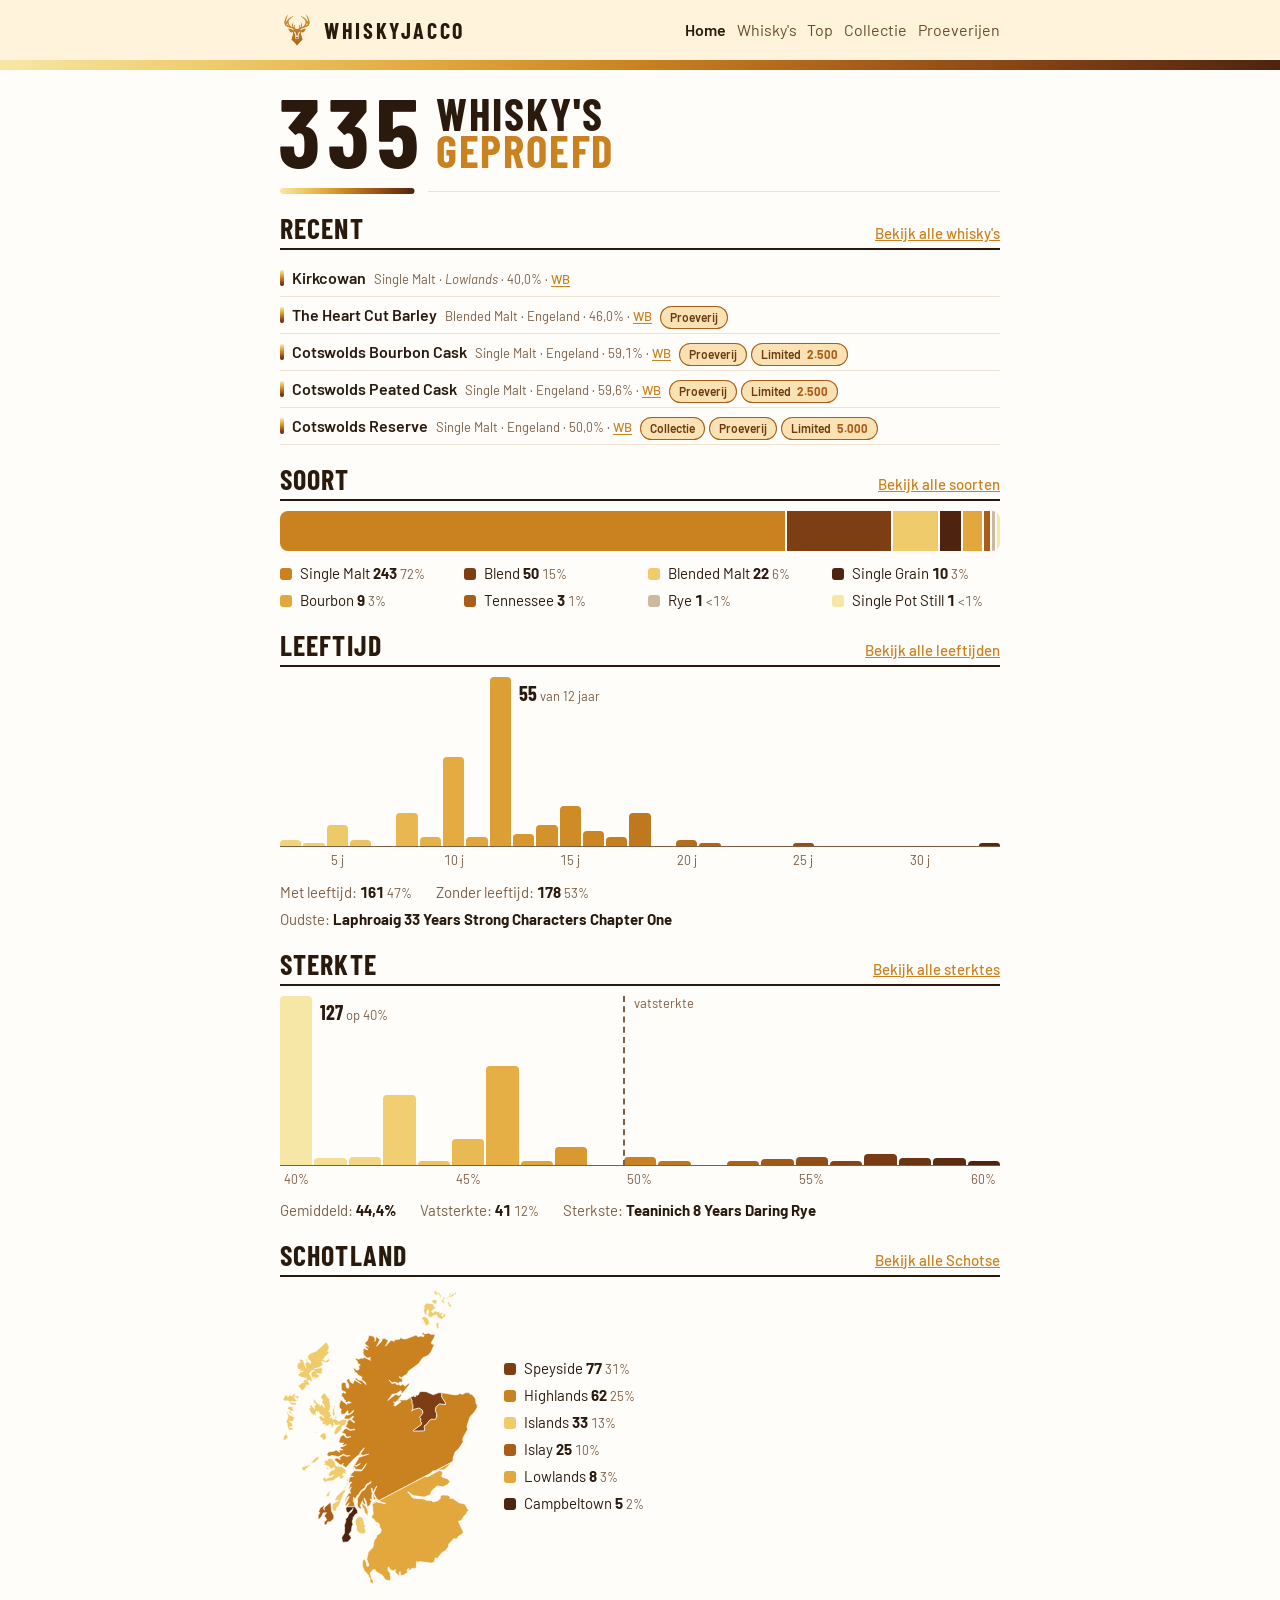
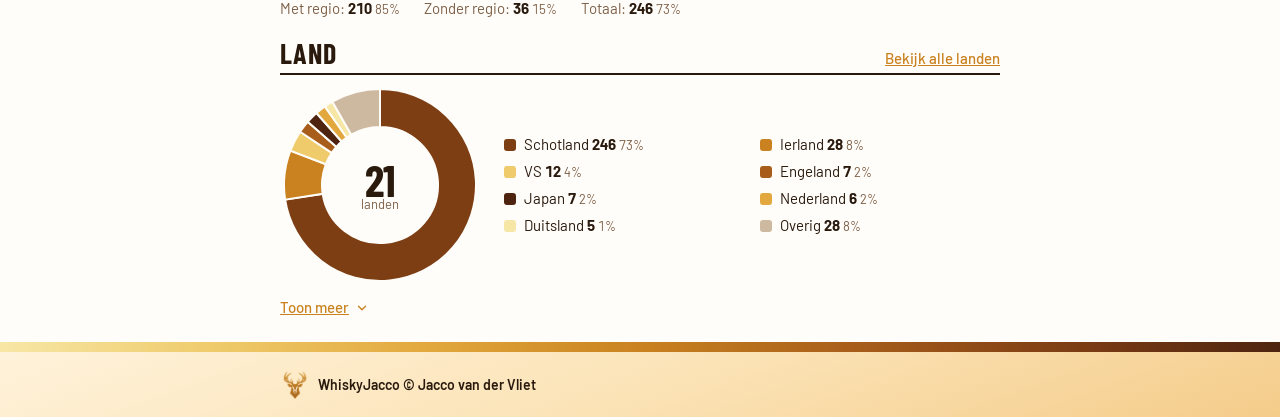
==== commit 0a6fd86c: "Detailpagina: balken bij Sterkte (40% tot sterkste) en Leeftijd (0 tot oudste) als link naar Whisky'" ====
--- a/index.html
+++ b/index.html
@@ -226,7 +226,7 @@
   <div class="scheiding" aria-hidden="true"></div>
 
   <section class="blok">
-    <h2><span class="k">Recent</span><a href="whiskys.html#geproefd">Bekijk alle whisky's</a></h2>
+    <h2><span class="k">Recent</span><a href="whiskys.html#az">Bekijk alle whisky's</a></h2>
     <ul class="nieuw" id="laatst"></ul>
   </section>
 
@@ -245,7 +245,7 @@
     </div>
 
     <div class="grafiekblok">
-      <h3><span class="l">ABV</span><a href="whiskys.html#abv-af">Bekijk alle ABV's</a></h3>
+      <h3><span class="l">Sterkte</span><a href="whiskys.html#abv-af">Bekijk alle sterktes</a></h3>
       <div class="grafiek" id="abv"></div>
       <div class="cijfers" id="abv-cijfers"></div>
     </div>
@@ -272,9 +272,9 @@
 <div id="tip" role="tooltip"></div>
 
 <footer class="site-foot"><div class="wrap"><span class="voet-merk">WhiskyJacco © Jacco van der Vliet</span></div></footer>
-<script src="assets/data.js?v=2026-10-24-2300"></script>
-<script src="assets/bron.js?v=2026-10-24-2300"></script>
-<script src="assets/wj.js?v=2026-10-24-2300"></script>
+<script src="assets/data.js?v=2026-10-24-2335"></script>
+<script src="assets/bron.js?v=2026-10-24-2335"></script>
+<script src="assets/wj.js?v=2026-10-24-2335"></script>
 <script>
 wjKlaar.then(function (WJ) {
   const { whiskys, esc, slug, abvText, LABEL_VAN_TAG } = WJ;
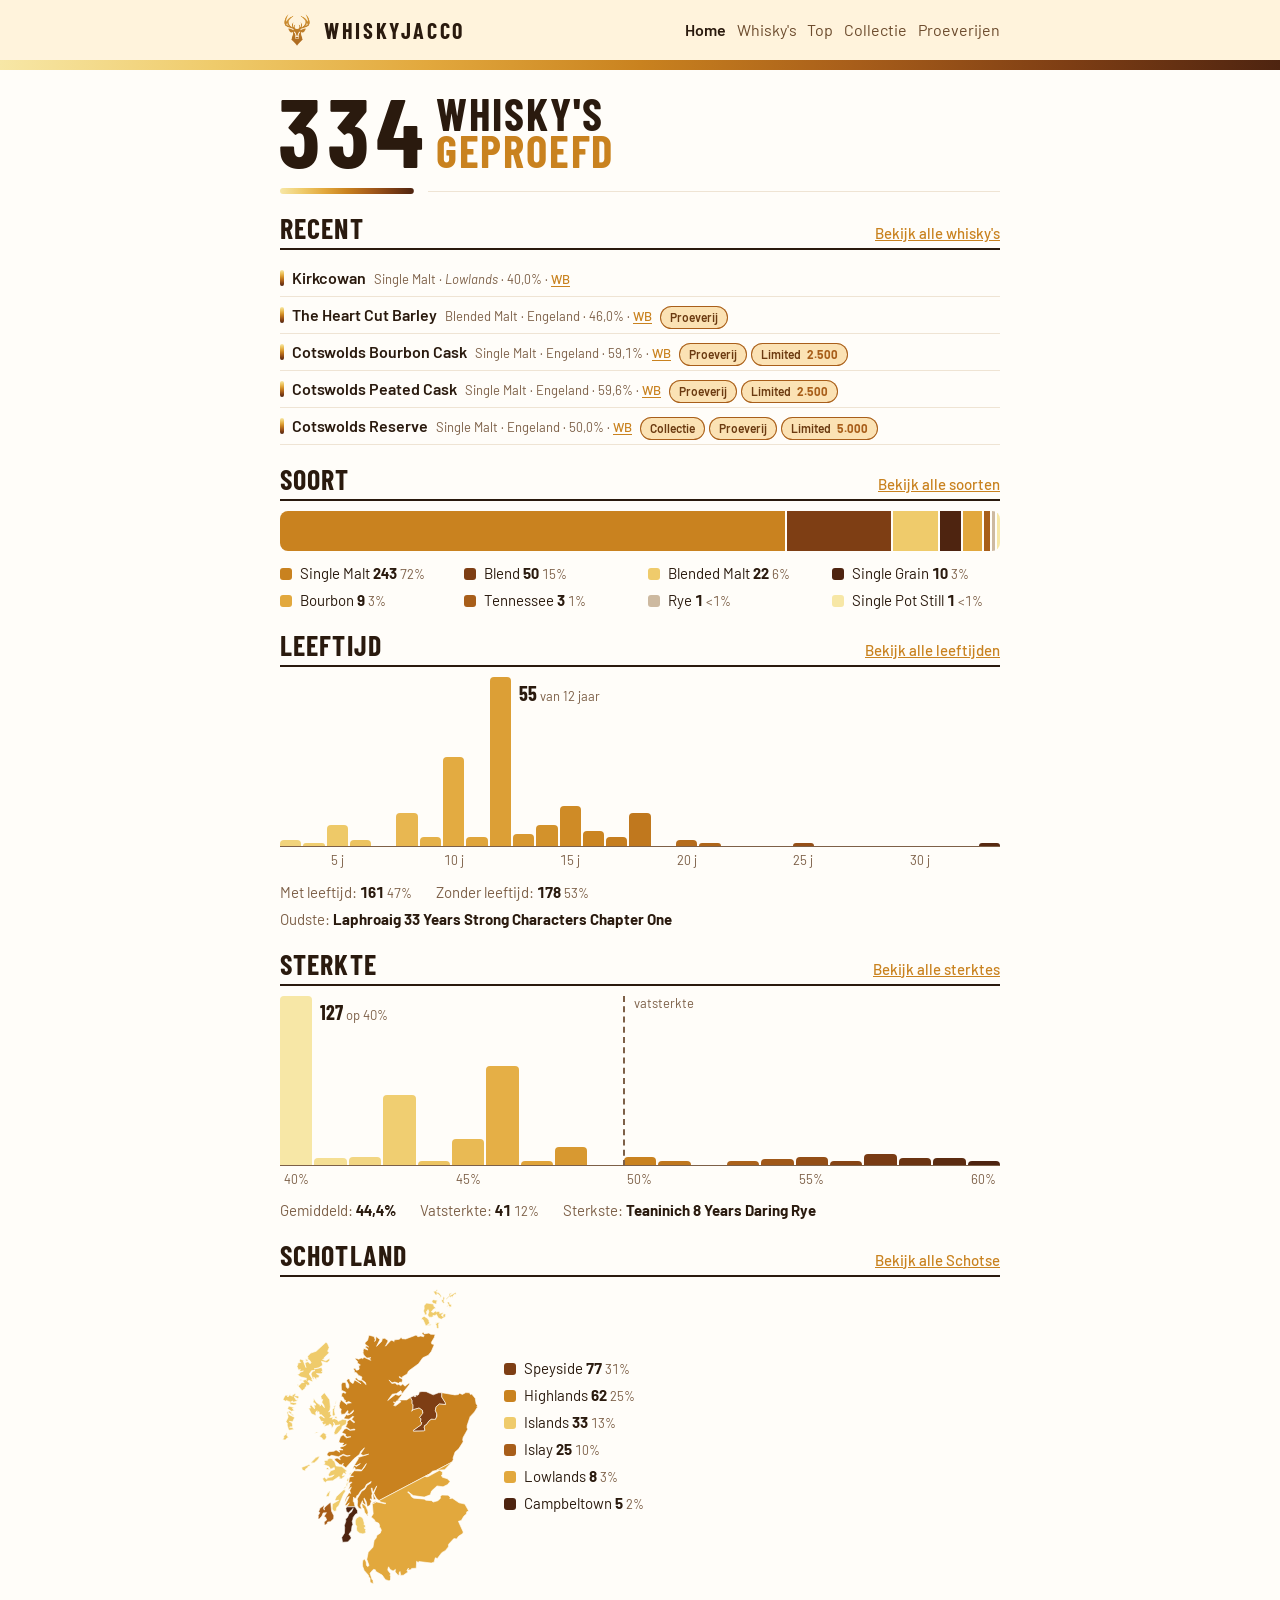
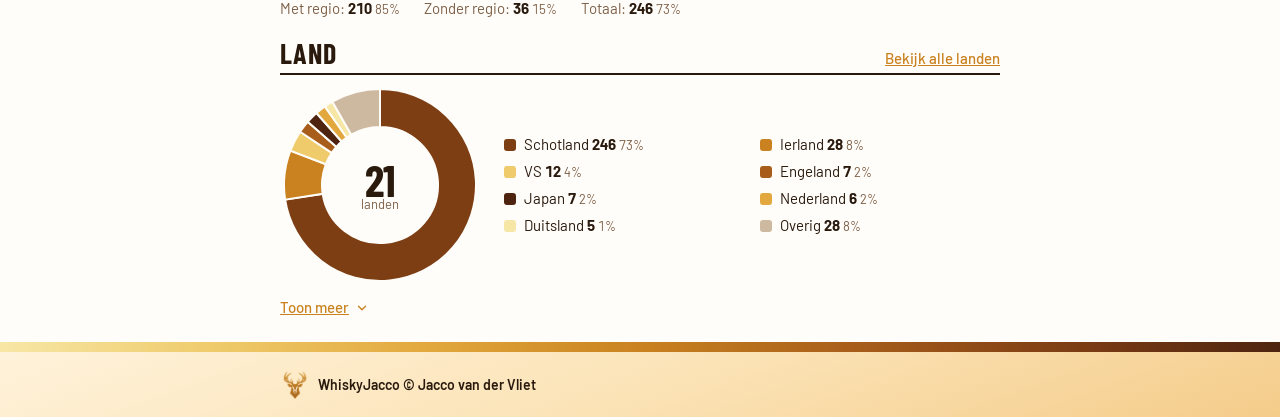
==== commit da7c3185: "Detailpagina: Regio 'Meerdere regio's' en 'Onbekend' in dezelfde letter als de andere waarden; scrip" ====
--- a/index.html
+++ b/index.html
@@ -272,9 +272,9 @@
 <div id="tip" role="tooltip"></div>
 
 <footer class="site-foot"><div class="wrap"><span class="voet-merk">WhiskyJacco © Jacco van der Vliet</span></div></footer>
-<script src="assets/data.js?v=2026-10-24-2335"></script>
-<script src="assets/bron.js?v=2026-10-24-2335"></script>
-<script src="assets/wj.js?v=2026-10-24-2335"></script>
+<script src="assets/data.js?v=2026-10-24-2340"></script>
+<script src="assets/bron.js?v=2026-10-24-2340"></script>
+<script src="assets/wj.js?v=2026-10-24-2340"></script>
 <script>
 wjKlaar.then(function (WJ) {
   const { whiskys, esc, slug, abvText, LABEL_VAN_TAG } = WJ;
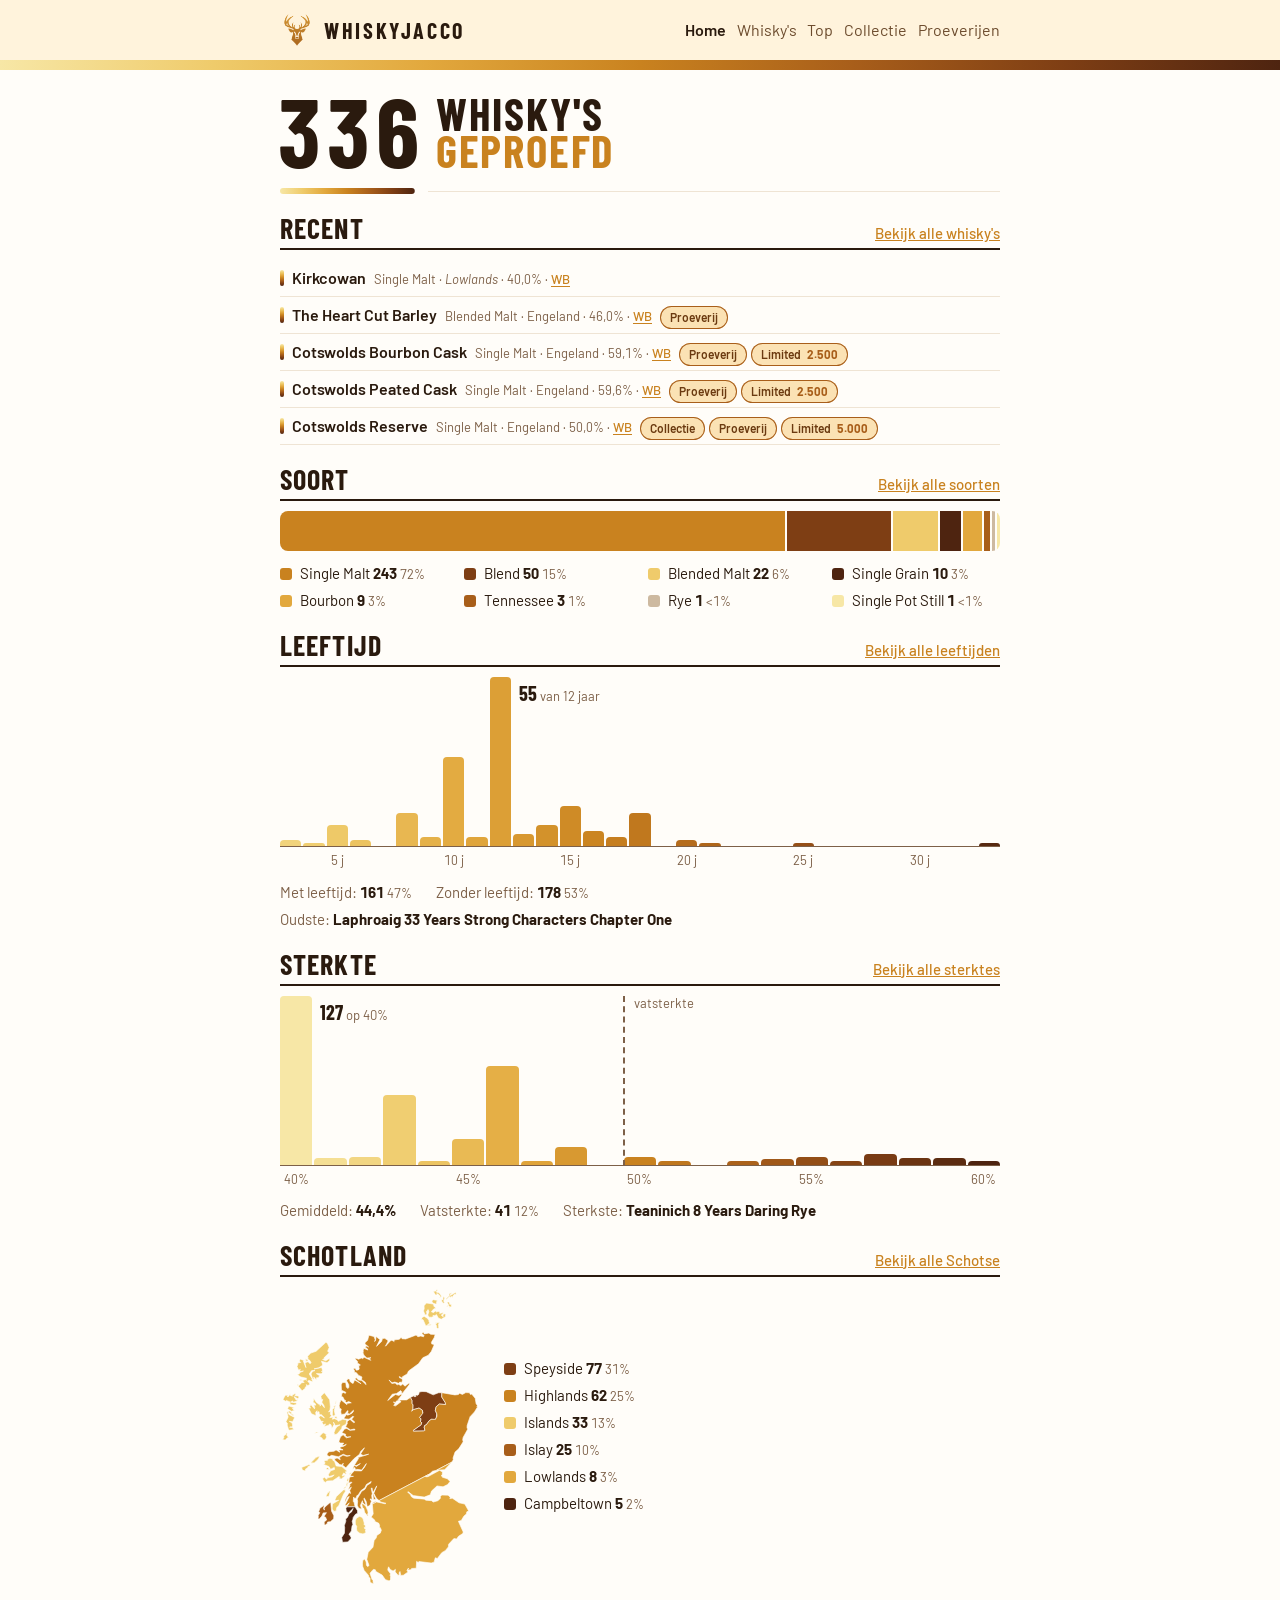
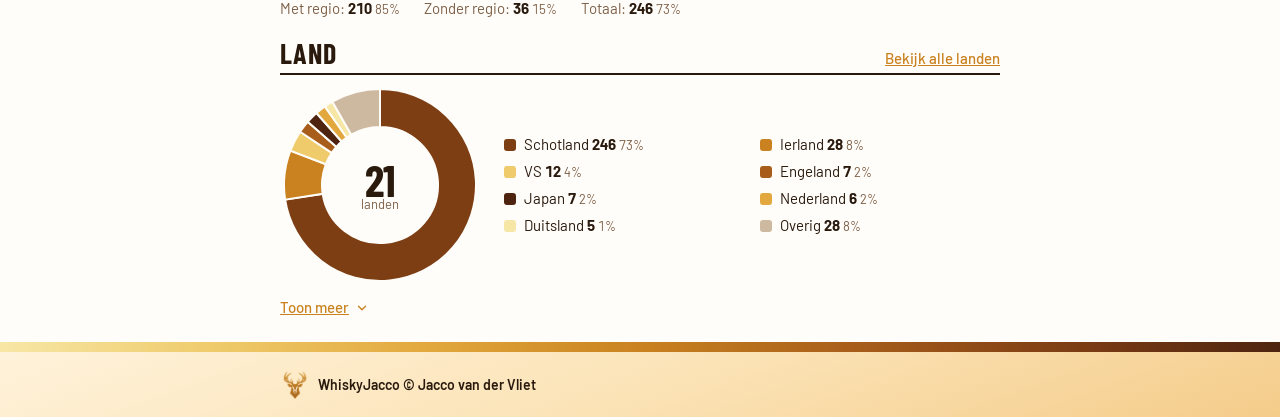
==== commit fea2d41a: "Deelgegevens (description, Open Graph, deelplaatje assets/deel.jpg) op alle pagina's; eigen 404-pagi" ====
--- a/index.html
+++ b/index.html
@@ -10,6 +10,22 @@
 <link rel="stylesheet" href="assets/style.css?v=2026-10-24-2050">
 <link rel="icon" type="image/png" href="assets/hert-goud-2048-vierkant.png">
 <link rel="apple-touch-icon" href="assets/hert-goud-2048-vierkant.png">
+<!-- Deelgegevens (sinds 24 oktober 2026): tekst en plaatje als een link naar deze pagina wordt gedeeld (WhatsApp, iMessage,
+     Facebook, LinkedIn) en voor zoekmachines. Adressen moeten volledig zijn (https://whiskyjacco.nl/…). -->
+<meta name="description" content="Alle whisky&#x27;s die Jacco van der Vliet heeft geproefd, met cijfers per soort, leeftijd, sterkte, regio en land.">
+<link rel="canonical" href="https://whiskyjacco.nl/">
+<meta property="og:type" content="website">
+<meta property="og:site_name" content="WhiskyJacco">
+<meta property="og:locale" content="nl_NL">
+<meta property="og:title" content="WhiskyJacco">
+<meta property="og:description" content="Alle whisky&#x27;s die Jacco van der Vliet heeft geproefd, met cijfers per soort, leeftijd, sterkte, regio en land.">
+<meta property="og:url" content="https://whiskyjacco.nl/">
+<meta property="og:image" content="https://whiskyjacco.nl/assets/deel.jpg">
+<meta property="og:image:type" content="image/jpeg">
+<meta property="og:image:width" content="1200">
+<meta property="og:image:height" content="630">
+<meta property="og:image:alt" content="Goudkleurig hert met WHISKYJACCO en Today&#x27;s rain is tomorrow&#x27;s whisky">
+<meta name="twitter:card" content="summary_large_image">
 <style>
 /* Groot getal, met daaronder een korte kleurschaal als scheiding naar Nieuw.
    Sinds 12 oktober 2026 bepaalt de tekst de grootte van het getal: WHISKY'S en GEPROEFD staan onder elkaar zonder
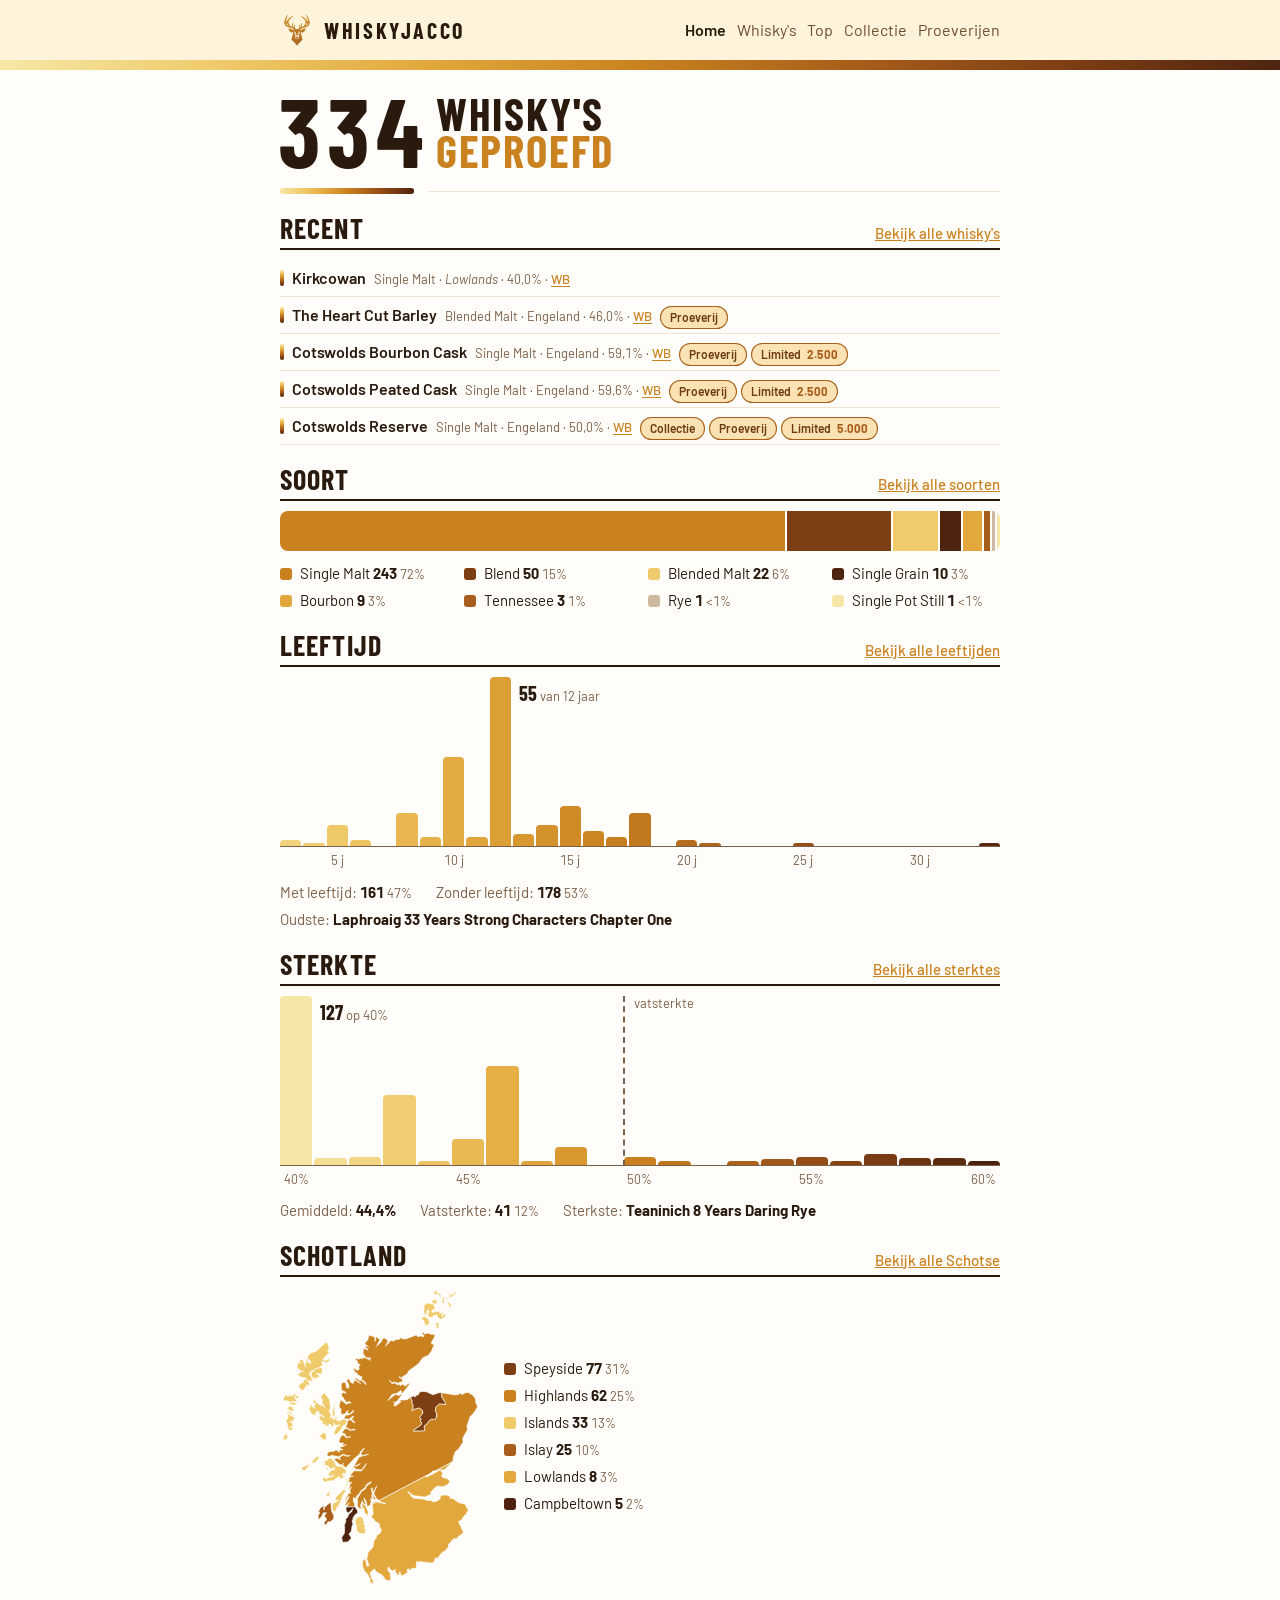
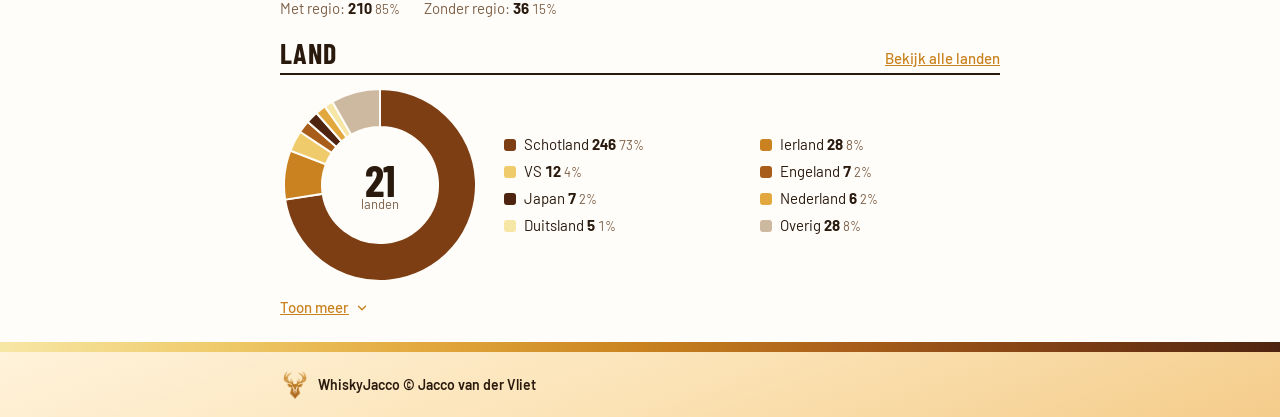
==== commit 3fe47e9f: "Werkversie (nog niet live): detailpagina begint met kop in drie regels (Merk, Merk 2 amber, Merk 3 g" ====
--- a/index.html
+++ b/index.html
@@ -175,10 +175,9 @@
 .kaartvak .r:hover, .kaartvak a:focus-visible .r { filter: brightness(1.1); }
 .regio-rij .legenda { margin: 0; grid-template-columns: minmax(0, 1fr); }
 .regio-rij .legenda li { white-space: nowrap; }
-/* Op een telefoon twee gelijke kolommen, zoals Leeftijd en ABV: Met regio | Zonder regio, Totaal eronder */
+/* Op een telefoon twee gelijke kolommen, zoals Leeftijd en ABV: Met regio | Zonder regio (Totaal weg sinds 25 oktober 2026) */
 @media (max-width: 480px) {
   #regio-cijfers { display: grid; grid-template-columns: minmax(0, 1fr) minmax(0, 1fr); column-gap: 8px; }
-  #regio-cijfers > span:nth-child(3) { grid-column: 1 / -1; }
 }
 
 
@@ -288,9 +287,9 @@
 <div id="tip" role="tooltip"></div>
 
 <footer class="site-foot"><div class="wrap"><span class="voet-merk">WhiskyJacco © Jacco van der Vliet</span></div></footer>
-<script src="assets/data.js?v=2026-10-24-2340"></script>
-<script src="assets/bron.js?v=2026-10-24-2340"></script>
-<script src="assets/wj.js?v=2026-10-24-2340"></script>
+<script src="assets/data.js?v=2026-10-25-0825"></script>
+<script src="assets/bron.js?v=2026-10-25-0825"></script>
+<script src="assets/wj.js?v=2026-10-25-0825"></script>
 <script>
 wjKlaar.then(function (WJ) {
   const { whiskys, esc, slug, abvText, LABEL_VAN_TAG } = WJ;
@@ -492,8 +491,7 @@
       `<li data-tip="${esc(`${d.naam}: ${wk(d.n)}`)}"><a href="whiskys.html#zoek-${slug(d.naam)}" aria-label="Bekijk de whisky's uit ${esc(d.naam)} op Whisky's"><i style="background:${d.kleur}"></i></a><span>${esc(d.naam)} <b>${d.n}</b> <span class="pct">${pctS(d.n)}</span></span></li>`).join("");
     $("regio-cijfers").innerHTML =
       `<span>Met regio: <b>${met}</b> <span class="pct">${pctS(met)}</span></span>` +
-      `<span>Zonder regio: <b>${NS - met}</b> <span class="pct">${pctS(NS - met)}</span></span>` +
-      `<span>Totaal: <b>${NS}</b> <span class="pct">${pct(NS)}</span></span>`;   // alle Schotse whisky's, met het percentage van alle whisky's (zoals Schotland bij Land); sinds 23:40 in plaats van "Grootste"
+      `<span>Zonder regio: <b>${NS - met}</b> <span class="pct">${pctS(NS - met)}</span></span>`;   // "Totaal" weg sinds 25 oktober 2026 (stond al bij Land)
     $("regio-blok").hidden = false;
   }
 
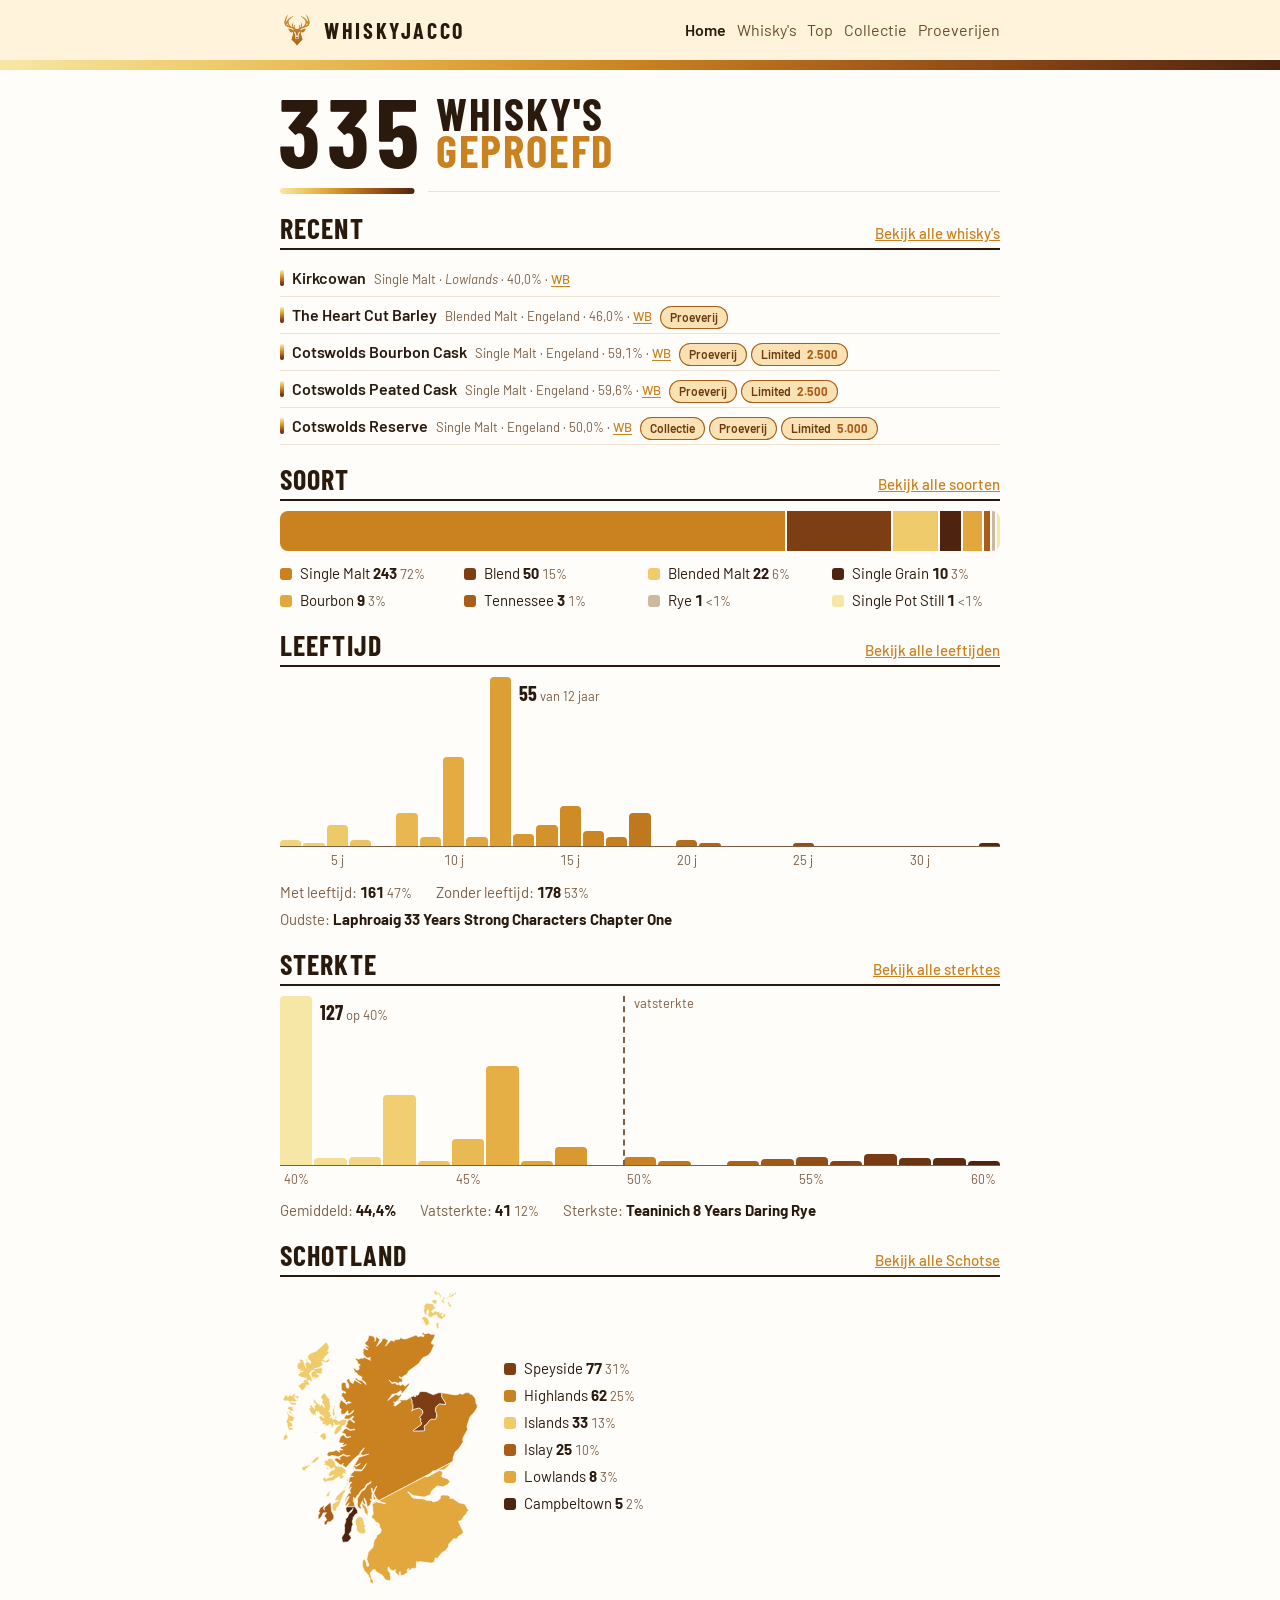
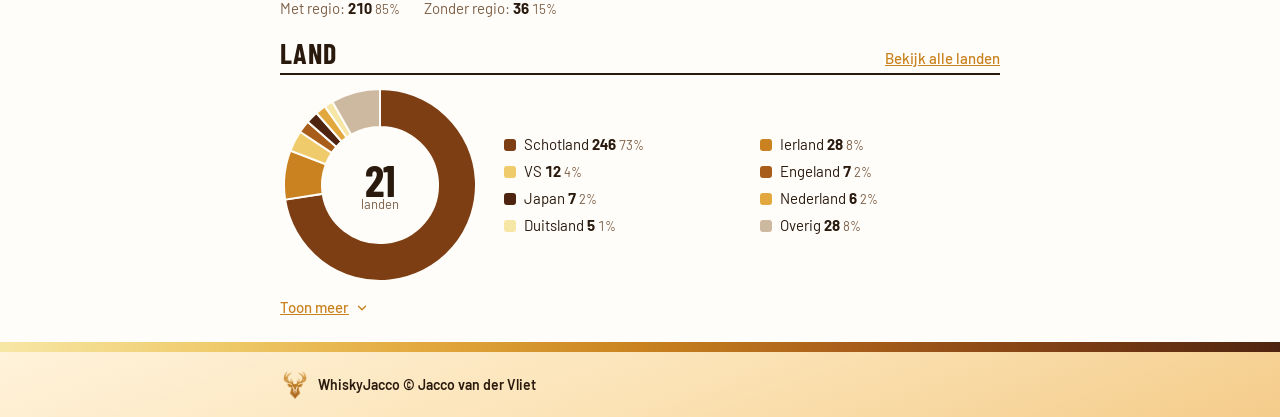
==== commit 910d75c5: "Werkversie (nog niet live): detailpagina, pijlen naar vorige/volgende op alfabet (zoals A–Z op Whisk" ====
--- a/index.html
+++ b/index.html
@@ -287,9 +287,9 @@
 <div id="tip" role="tooltip"></div>
 
 <footer class="site-foot"><div class="wrap"><span class="voet-merk">WhiskyJacco © Jacco van der Vliet</span></div></footer>
-<script src="assets/data.js?v=2026-10-25-0825"></script>
-<script src="assets/bron.js?v=2026-10-25-0825"></script>
-<script src="assets/wj.js?v=2026-10-25-0825"></script>
+<script src="assets/data.js?v=2026-10-25-0915"></script>
+<script src="assets/bron.js?v=2026-10-25-0915"></script>
+<script src="assets/wj.js?v=2026-10-25-0915"></script>
 <script>
 wjKlaar.then(function (WJ) {
   const { whiskys, esc, slug, abvText, LABEL_VAN_TAG } = WJ;
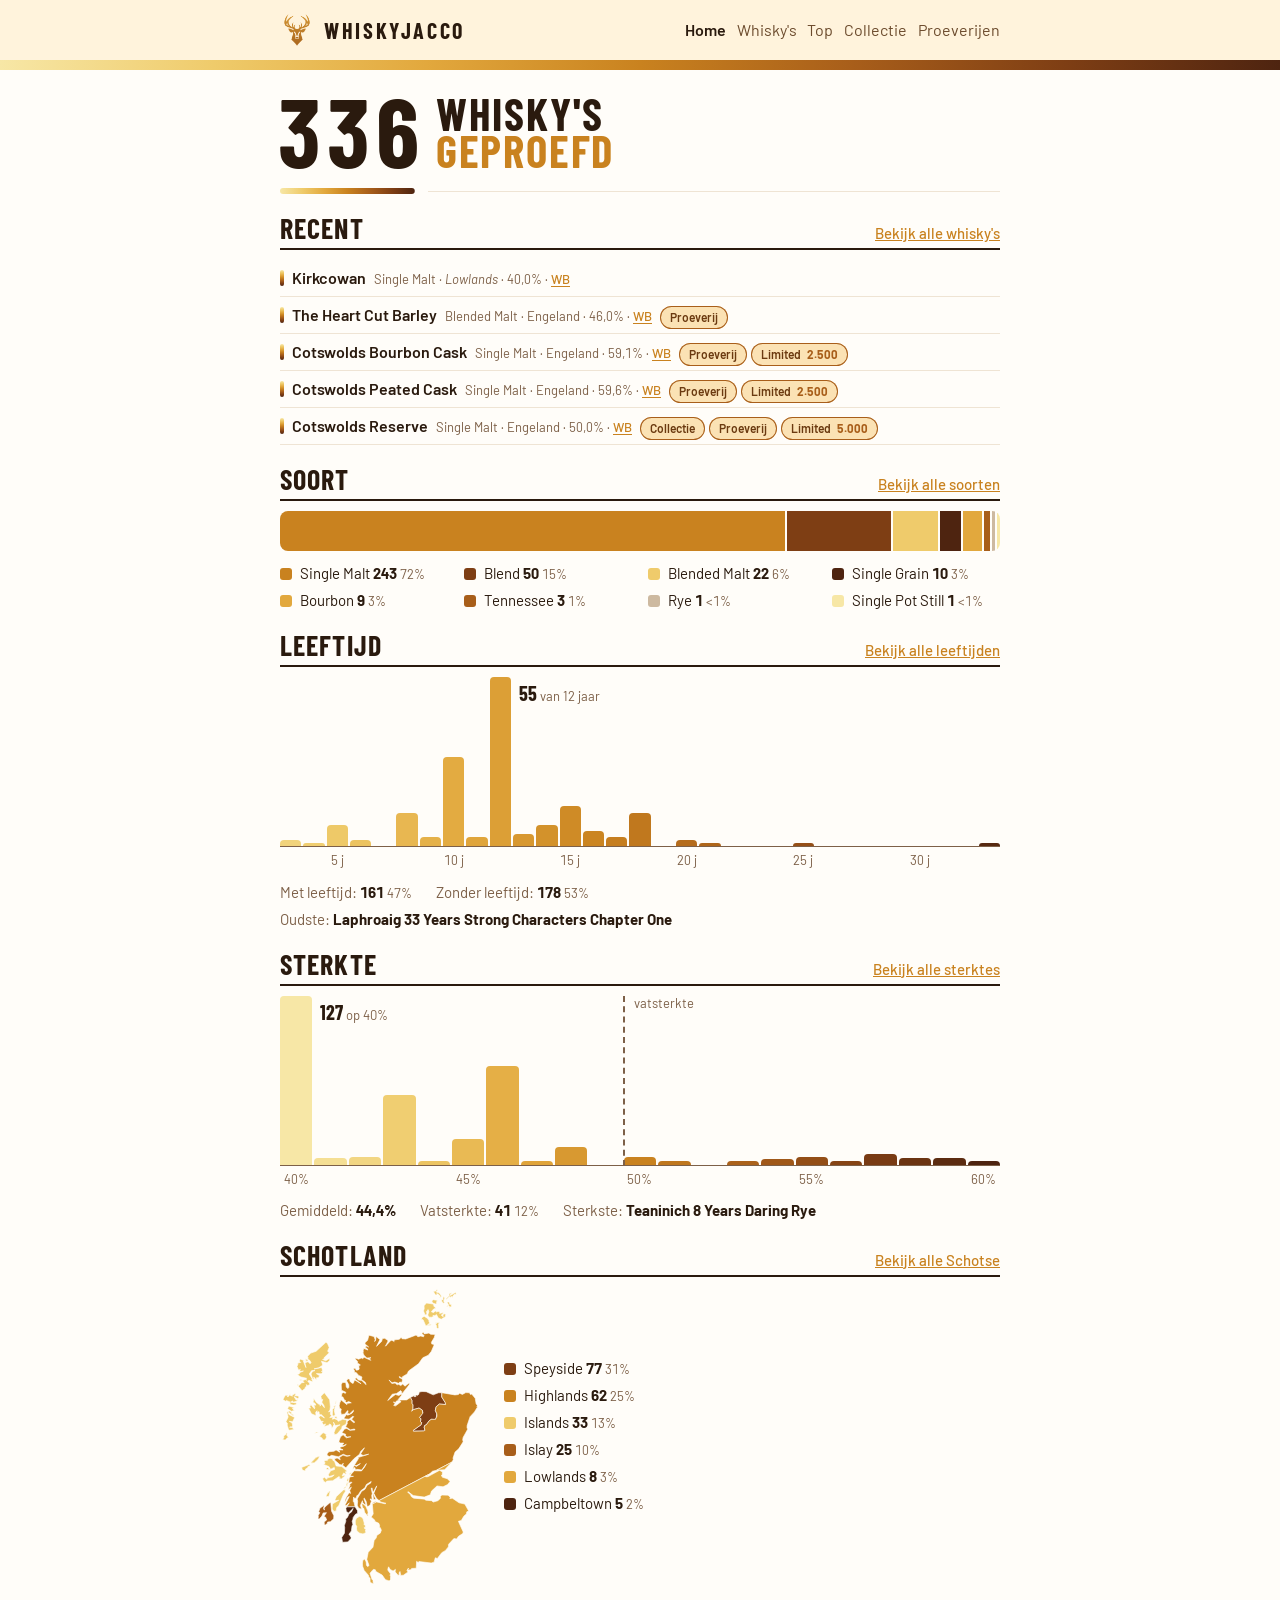
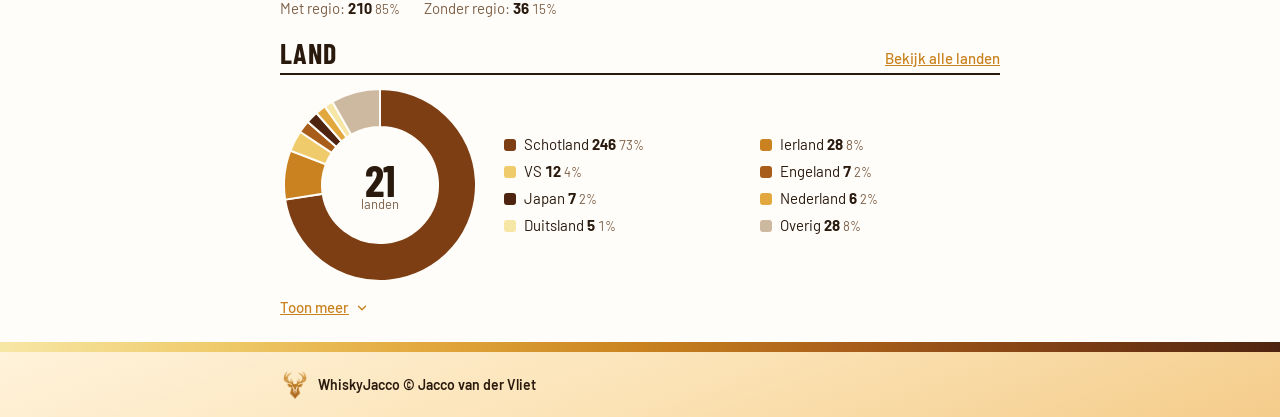
==== commit 6fa4a8cb: "Werkversie (nog niet live): merkzin, eerste en meest recente whisky zonder merknaam; scripts v=2026-" ====
--- a/index.html
+++ b/index.html
@@ -287,9 +287,9 @@
 <div id="tip" role="tooltip"></div>
 
 <footer class="site-foot"><div class="wrap"><span class="voet-merk">WhiskyJacco © Jacco van der Vliet</span></div></footer>
-<script src="assets/data.js?v=2026-10-25-0915"></script>
-<script src="assets/bron.js?v=2026-10-25-0915"></script>
-<script src="assets/wj.js?v=2026-10-25-0915"></script>
+<script src="assets/data.js?v=2026-10-25-1010"></script>
+<script src="assets/bron.js?v=2026-10-25-1010"></script>
+<script src="assets/wj.js?v=2026-10-25-1010"></script>
 <script>
 wjKlaar.then(function (WJ) {
   const { whiskys, esc, slug, abvText, LABEL_VAN_TAG } = WJ;
